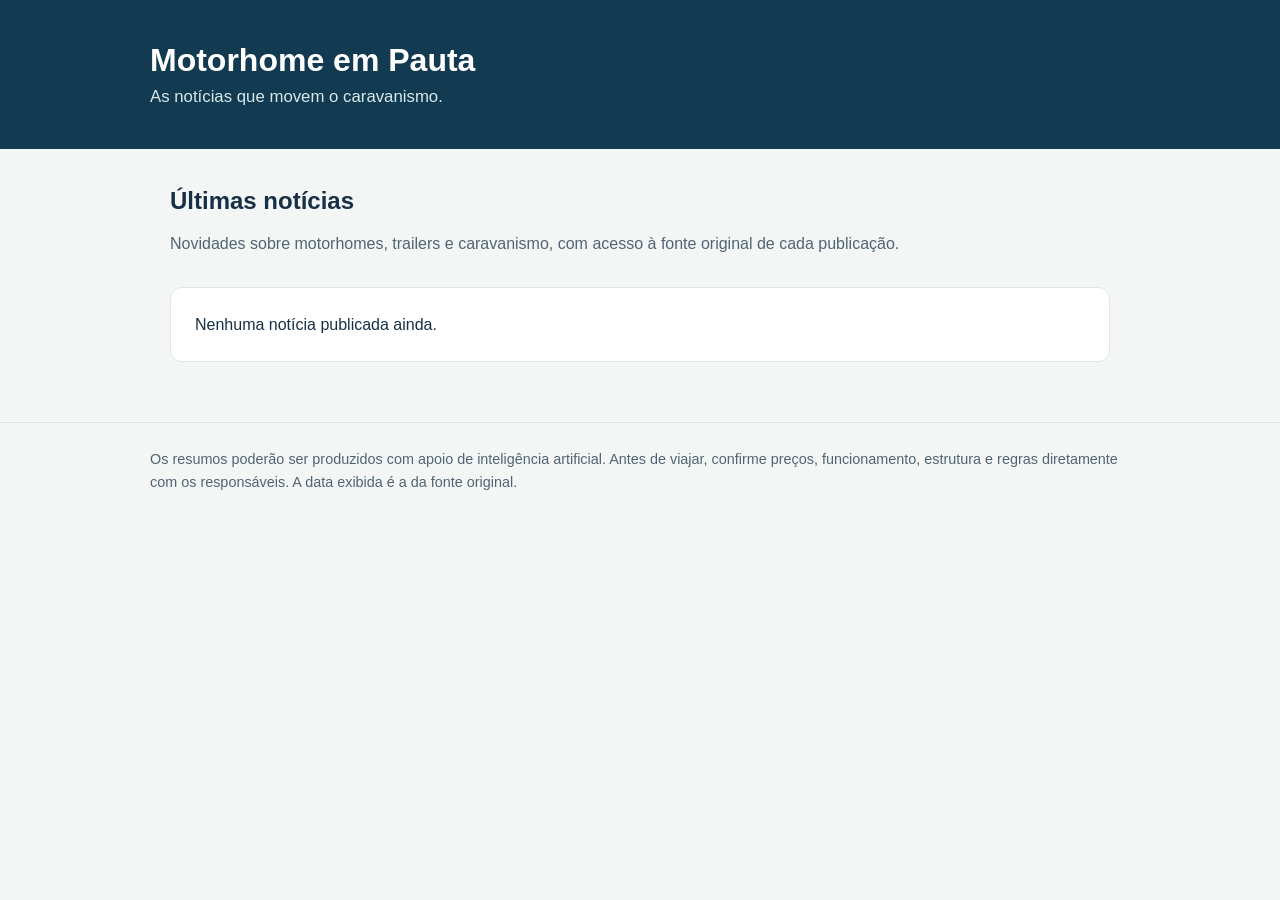
==== index.html @ 6d27c557 "Update index.html Preparar pagina para exibir noticias." ====
<!DOCTYPE html>
<html lang="pt-BR">
<head>
  <meta charset="UTF-8">
  <meta name="viewport" content="width=device-width, initial-scale=1">
  <meta name="description"
        content="Notícias sobre motorhomes, trailers e caravanismo no Brasil.">
  <title>Motorhome em Pauta</title>

  <style>
    :root {
      color-scheme: light;
      font-family: Arial, Helvetica, sans-serif;
      color: #183047;
      background: #f3f6f5;
    }

    * {
      box-sizing: border-box;
    }

    body {
      margin: 0;
    }

    header {
      background: #123b52;
      color: #ffffff;
      padding: 42px 20px;
    }

    .largura {
      max-width: 980px;
      margin: 0 auto;
    }

    .marca {
      margin: 0 0 8px;
      font-size: 2rem;
    }

    .slogan {
      margin: 0;
      color: #d9e8eb;
      font-size: 1.05rem;
    }

    main {
      padding: 38px 20px 60px;
    }

    h2 {
      margin: 0 0 8px;
    }

    .introducao {
      color: #526473;
      line-height: 1.6;
      margin-bottom: 30px;
    }

    .lista {
      display: grid;
      grid-template-columns: repeat(auto-fit, minmax(280px, 1fr));
      gap: 18px;
    }

    .cartao,
    .mensagem {
      background: #ffffff;
      border: 1px solid #e0e8e8;
      border-radius: 12px;
      padding: 24px;
    }

    .cartao {
      display: flex;
      flex-direction: column;
    }

    .data {
      color: #557081;
      font-size: 0.9rem;
      margin: 0 0 12px;
    }

    .cartao h3 {
      font-size: 1.25rem;
      line-height: 1.35;
      margin: 0 0 14px;
    }

    .resumo {
      line-height: 1.6;
      margin: 0 0 20px;
    }

    .fonte {
      color: #526473;
      font-size: 0.9rem;
      margin-top: auto;
    }

    a {
      color: #086b75;
      font-weight: bold;
    }

    a:focus-visible {
      outline: 3px solid #e6a23c;
      outline-offset: 3px;
    }

    .mensagem {
      line-height: 1.6;
    }

    footer {
      border-top: 1px solid #dce5e5;
      color: #526473;
      font-size: 0.9rem;
      line-height: 1.6;
      padding: 25px 20px;
    }
  </style>
</head>

<body>
  <header>
    <div class="largura">
      <h1 class="marca">Motorhome em Pauta</h1>
      <p class="slogan">As notícias que movem o caravanismo.</p>
    </div>
  </header>

  <main class="largura">
    <h2>Últimas notícias</h2>
    <p class="introducao">
      Novidades sobre motorhomes, trailers e caravanismo,
      com acesso à fonte original de cada publicação.
    </p>

    <div id="noticias" class="lista" aria-live="polite">
      <div class="mensagem">Carregando notícias...</div>
    </div>
  </main>

  <footer>
    <div class="largura">
      Os resumos poderão ser produzidos com apoio de inteligência artificial.
      Antes de viajar, confirme preços, funcionamento, estrutura e regras
      diretamente com os responsáveis. A data exibida é a da fonte original.
    </div>
  </footer>

  <script>
    const area = document.getElementById("noticias");

    function mostrarMensagem(texto) {
      area.replaceChildren();

      const caixa = document.createElement("div");
      caixa.className = "mensagem";
      caixa.textContent = texto;

      area.appendChild(caixa);
    }

    function textoValido(valor) {
      return typeof valor === "string" && valor.trim().length > 0;
    }

    function criarCartao(noticia) {
      if (
        !textoValido(noticia.titulo) ||
        !textoValido(noticia.data) ||
        !textoValido(noticia.resumo) ||
        !textoValido(noticia.link) ||
        !textoValido(noticia.fonte)
      ) {
        return null;
      }

      let destino;

      try {
        destino = new URL(noticia.link);
        if (destino.protocol !== "https:") {
          return null;
        }
      } catch {
        return null;
      }

      const cartao = document.createElement("article");
      cartao.className = "cartao";

      const data = document.createElement("p");
      data.className = "data";
      data.textContent = noticia.data;

      const titulo = document.createElement("h3");
      titulo.textContent = noticia.titulo;

      const resumo = document.createElement("p");
      resumo.className = "resumo";
      resumo.textContent = noticia.resumo;

      const fonte = document.createElement("p");
      fonte.className = "fonte";
      fonte.textContent = "Fonte: " + noticia.fonte + " · ";

      const link = document.createElement("a");
      link.href = destino.href;
      link.target = "_blank";
      link.rel = "noopener noreferrer";
      link.textContent = "Ler publicação original";

      fonte.appendChild(link);
      cartao.append(data, titulo, resumo, fonte);

      return cartao;
    }

    async function carregarNoticias() {
      try {
        const resposta = await fetch("./noticias.json", {
          cache: "no-store"
        });

        if (!resposta.ok) {
          throw new Error("Falha ao carregar noticias.json");
        }

        const registros = await resposta.json();

        if (!Array.isArray(registros)) {
          throw new Error("Formato inesperado de noticias.json");
        }

        const cartoes = registros
          .map(criarCartao)
          .filter(cartao => cartao !== null);

        if (cartoes.length === 0) {
          mostrarMensagem("Nenhuma notícia publicada ainda.");
          return;
        }

        area.replaceChildren(...cartoes);
      } catch (erro) {
        console.error("Erro ao carregar notícias:", erro);
        mostrarMensagem(
          "Não foi possível carregar as notícias neste momento."
        );
      }
    }

    carregarNoticias();
  </script>
</body>
</html>
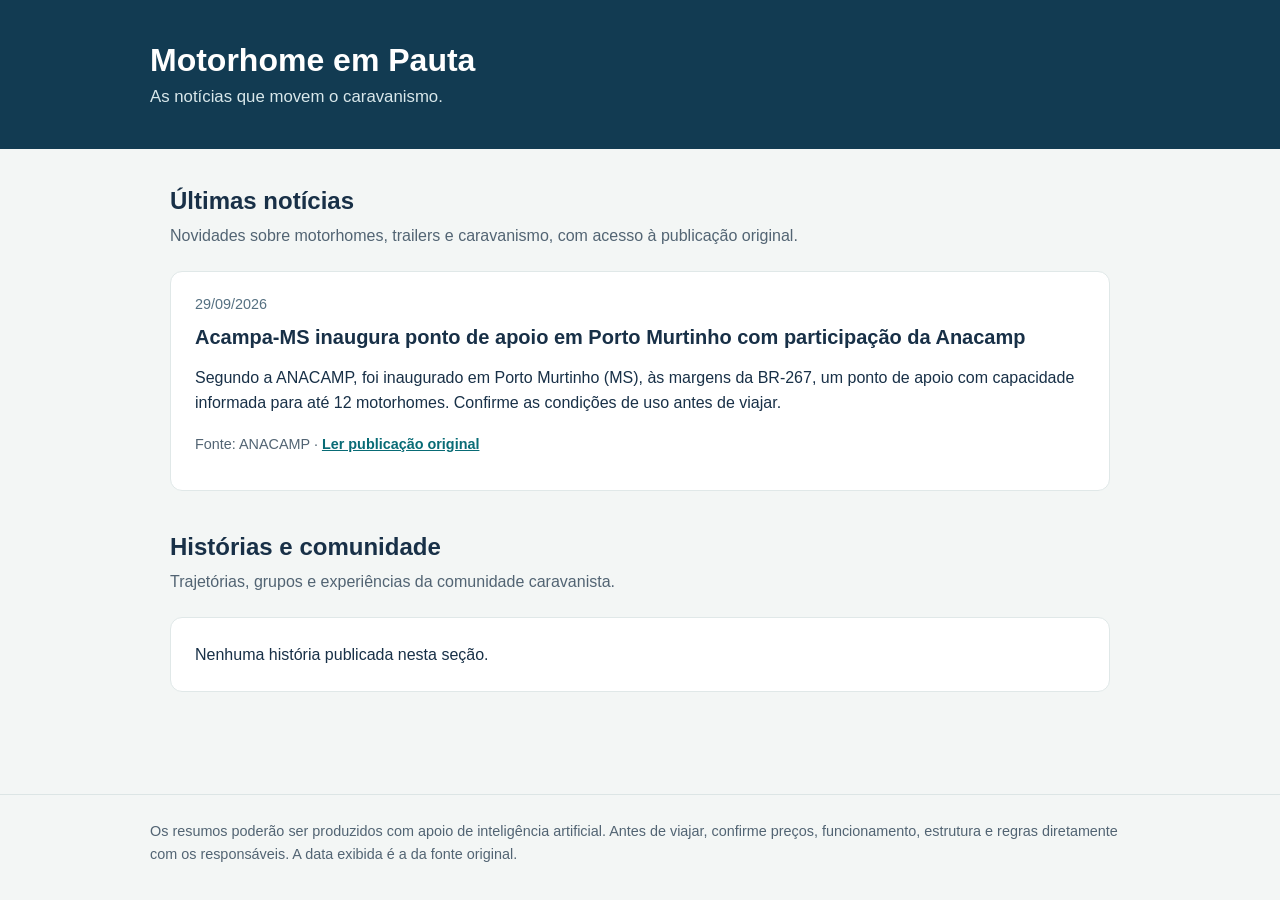
==== commit 58c669d1: "Update index.html Separar noticias e historias no site" ====
--- a/index.html
+++ b/index.html
@@ -4,7 +4,7 @@
   <meta charset="UTF-8">
   <meta name="viewport" content="width=device-width, initial-scale=1">
   <meta name="description"
-        content="Notícias sobre motorhomes, trailers e caravanismo no Brasil.">
+        content="Notícias e histórias sobre motorhomes, trailers e caravanismo no Brasil.">
   <title>Motorhome em Pauta</title>
 
   <style>
@@ -49,6 +49,10 @@
       padding: 38px 20px 60px;
     }
 
+    section {
+      margin-bottom: 42px;
+    }
+
     h2 {
       margin: 0 0 8px;
     }
@@ -56,7 +60,7 @@
     .introducao {
       color: #526473;
       line-height: 1.6;
-      margin-bottom: 30px;
+      margin: 0 0 22px;
     }
 
     .lista {
@@ -134,15 +138,26 @@
   </header>
 
   <main class="largura">
-    <h2>Últimas notícias</h2>
-    <p class="introducao">
-      Novidades sobre motorhomes, trailers e caravanismo,
-      com acesso à fonte original de cada publicação.
-    </p>
-
-    <div id="noticias" class="lista" aria-live="polite">
-      <div class="mensagem">Carregando notícias...</div>
-    </div>
+    <section aria-labelledby="titulo-noticias">
+      <h2 id="titulo-noticias">Últimas notícias</h2>
+      <p class="introducao">
+        Novidades sobre motorhomes, trailers e caravanismo,
+        com acesso à publicação original.
+      </p>
+      <div id="noticias" class="lista" aria-live="polite">
+        <div class="mensagem">Carregando notícias...</div>
+      </div>
+    </section>
+
+    <section aria-labelledby="titulo-historias">
+      <h2 id="titulo-historias">Histórias e comunidade</h2>
+      <p class="introducao">
+        Trajetórias, grupos e experiências da comunidade caravanista.
+      </p>
+      <div id="historias" class="lista" aria-live="polite">
+        <div class="mensagem">Carregando histórias...</div>
+      </div>
+    </section>
   </main>
 
   <footer>
@@ -154,9 +169,10 @@
   </footer>
 
   <script>
-    const area = document.getElementById("noticias");
-
-    function mostrarMensagem(texto) {
+    const areaNoticias = document.getElementById("noticias");
+    const areaHistorias = document.getElementById("historias");
+
+    function mostrarMensagem(area, texto) {
       area.replaceChildren();
 
       const caixa = document.createElement("div");
@@ -170,13 +186,13 @@
       return typeof valor === "string" && valor.trim().length > 0;
     }
 
-    function criarCartao(noticia) {
+    function criarCartao(item) {
       if (
-        !textoValido(noticia.titulo) ||
-        !textoValido(noticia.data) ||
-        !textoValido(noticia.resumo) ||
-        !textoValido(noticia.link) ||
-        !textoValido(noticia.fonte)
+        !textoValido(item.titulo) ||
+        !textoValido(item.data) ||
+        !textoValido(item.resumo) ||
+        !textoValido(item.fonte) ||
+        !textoValido(item.link)
       ) {
         return null;
       }
@@ -184,7 +200,8 @@
       let destino;
 
       try {
-        destino = new URL(noticia.link);
+        destino = new URL(item.link);
+
         if (destino.protocol !== "https:") {
           return null;
         }
@@ -197,18 +214,18 @@
 
       const data = document.createElement("p");
       data.className = "data";
-      data.textContent = noticia.data;
+      data.textContent = item.data;
 
       const titulo = document.createElement("h3");
-      titulo.textContent = noticia.titulo;
+      titulo.textContent = item.titulo;
 
       const resumo = document.createElement("p");
       resumo.className = "resumo";
-      resumo.textContent = noticia.resumo;
+      resumo.textContent = item.resumo;
 
       const fonte = document.createElement("p");
       fonte.className = "fonte";
-      fonte.textContent = "Fonte: " + noticia.fonte + " · ";
+      fonte.textContent = "Fonte: " + item.fonte + " · ";
 
       const link = document.createElement("a");
       link.href = destino.href;
@@ -222,7 +239,20 @@
       return cartao;
     }
 
-    async function carregarNoticias() {
+    function exibirItens(area, itens, mensagemVazia) {
+      const cartoes = itens
+        .map(criarCartao)
+        .filter(cartao => cartao !== null);
+
+      if (cartoes.length === 0) {
+        mostrarMensagem(area, mensagemVazia);
+        return;
+      }
+
+      area.replaceChildren(...cartoes);
+    }
+
+    async function carregarConteudo() {
       try {
         const resposta = await fetch("./noticias.json", {
           cache: "no-store"
@@ -238,25 +268,51 @@
           throw new Error("Formato inesperado de noticias.json");
         }
 
-        const cartoes = registros
-          .map(criarCartao)
-          .filter(cartao => cartao !== null);
-
-        if (cartoes.length === 0) {
-          mostrarMensagem("Nenhuma notícia publicada ainda.");
-          return;
+        const noticias = [];
+        const historias = [];
+
+        for (const item of registros) {
+          if (!item || typeof item !== "object") {
+            continue;
+          }
+
+          if (item.categoria_sugerida === "Histórias e comunidade") {
+            historias.push(item);
+          } else if (
+            item.categoria_sugerida === "Últimas notícias" ||
+            !item.categoria_sugerida
+          ) {
+            // Sem categoria: compatibilidade com o cartão já publicado.
+            noticias.push(item);
+          }
+          // "Categoria a revisar" não aparece automaticamente no site.
         }
 
-        area.replaceChildren(...cartoes);
+        exibirItens(
+          areaNoticias,
+          noticias,
+          "Nenhuma notícia publicada nesta seção."
+        );
+
+        exibirItens(
+          areaHistorias,
+          historias,
+          "Nenhuma história publicada nesta seção."
+        );
       } catch (erro) {
-        console.error("Erro ao carregar notícias:", erro);
+        console.error("Erro ao carregar conteúdo:", erro);
         mostrarMensagem(
+          areaNoticias,
           "Não foi possível carregar as notícias neste momento."
         );
+        mostrarMensagem(
+          areaHistorias,
+          "Não foi possível carregar as histórias neste momento."
+        );
       }
     }
 
-    carregarNoticias();
+    carregarConteudo();
   </script>
 </body>
 </html>
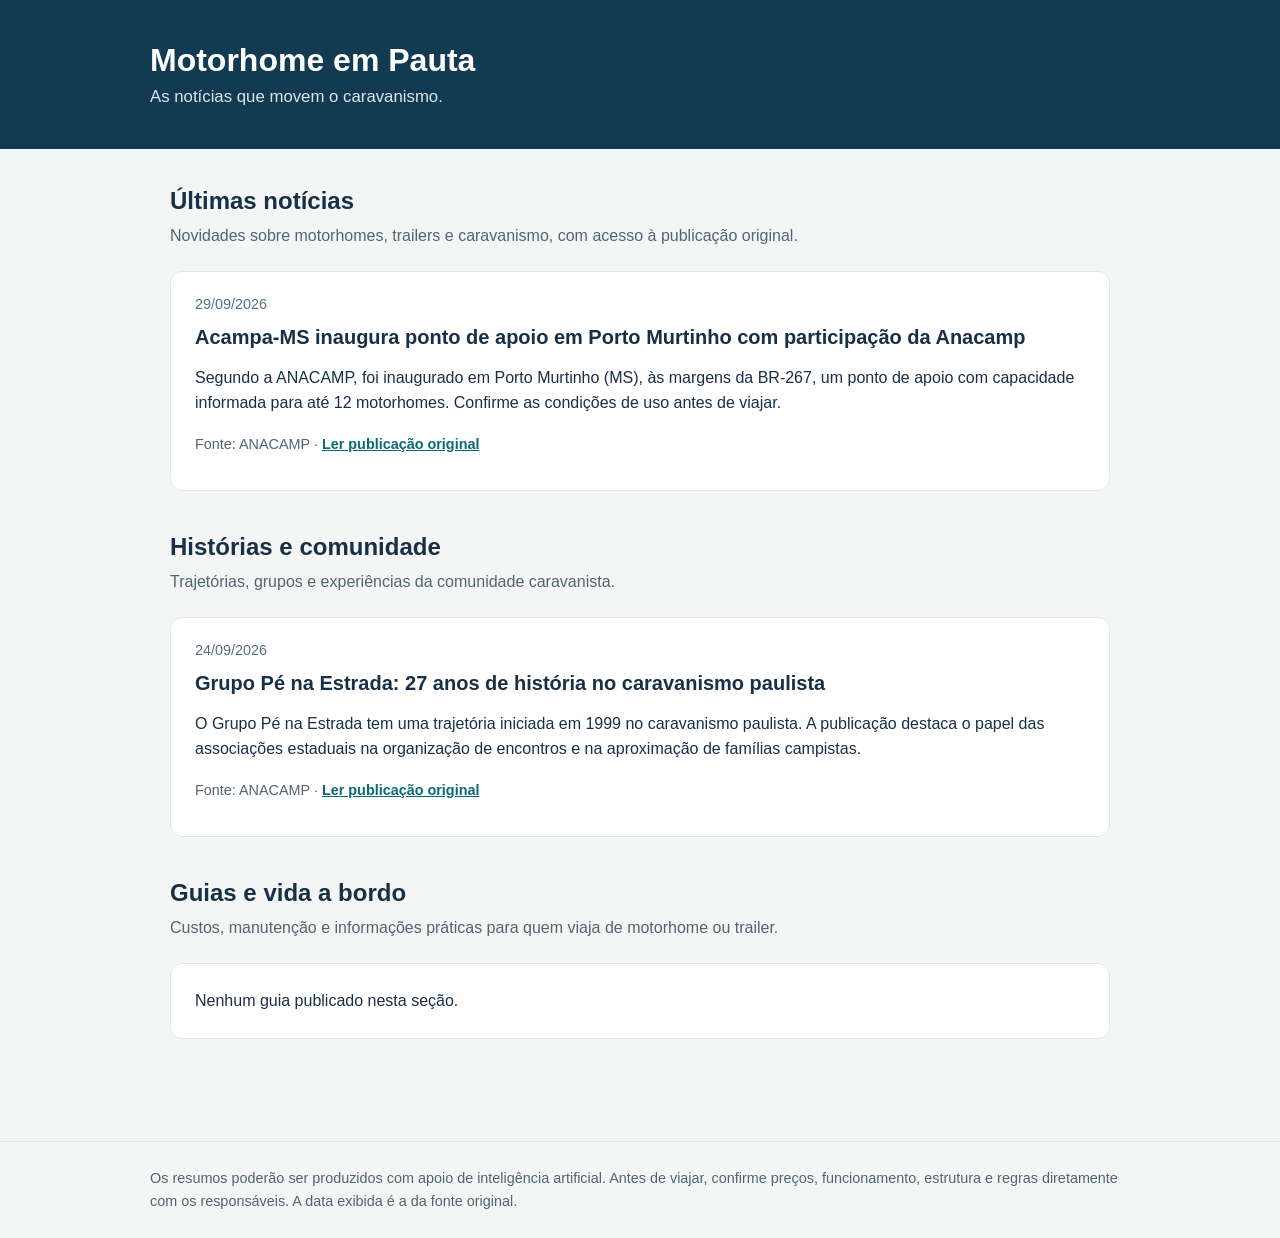
==== commit b0728785: "Update index.html" ====
--- a/index.html
+++ b/index.html
@@ -4,7 +4,7 @@
   <meta charset="UTF-8">
   <meta name="viewport" content="width=device-width, initial-scale=1">
   <meta name="description"
-        content="Notícias e histórias sobre motorhomes, trailers e caravanismo no Brasil.">
+        content="Notícias, histórias e guias sobre motorhomes, trailers e caravanismo no Brasil.">
   <title>Motorhome em Pauta</title>
 
   <style>
@@ -158,6 +158,17 @@
         <div class="mensagem">Carregando histórias...</div>
       </div>
     </section>
+
+    <section aria-labelledby="titulo-guias">
+      <h2 id="titulo-guias">Guias e vida a bordo</h2>
+      <p class="introducao">
+        Custos, manutenção e informações práticas para quem viaja
+        de motorhome ou trailer.
+      </p>
+      <div id="guias" class="lista" aria-live="polite">
+        <div class="mensagem">Carregando guias...</div>
+      </div>
+    </section>
   </main>
 
   <footer>
@@ -171,6 +182,7 @@
   <script>
     const areaNoticias = document.getElementById("noticias");
     const areaHistorias = document.getElementById("historias");
+    const areaGuias = document.getElementById("guias");
 
     function mostrarMensagem(area, texto) {
       area.replaceChildren();
@@ -270,6 +282,7 @@
 
         const noticias = [];
         const historias = [];
+        const guias = [];
 
         for (const item of registros) {
           if (!item || typeof item !== "object") {
@@ -278,14 +291,16 @@
 
           if (item.categoria_sugerida === "Histórias e comunidade") {
             historias.push(item);
+          } else if (item.categoria_sugerida === "Guias e vida a bordo") {
+            guias.push(item);
           } else if (
             item.categoria_sugerida === "Últimas notícias" ||
             !item.categoria_sugerida
           ) {
-            // Sem categoria: compatibilidade com o cartão já publicado.
+            // Mantém compatibilidade com o primeiro cartão publicado.
             noticias.push(item);
           }
-          // "Categoria a revisar" não aparece automaticamente no site.
+          // "Categoria a revisar" permanece fora do site.
         }
 
         exibirItens(
@@ -299,15 +314,28 @@
           historias,
           "Nenhuma história publicada nesta seção."
         );
+
+        exibirItens(
+          areaGuias,
+          guias,
+          "Nenhum guia publicado nesta seção."
+        );
       } catch (erro) {
         console.error("Erro ao carregar conteúdo:", erro);
+
         mostrarMensagem(
           areaNoticias,
           "Não foi possível carregar as notícias neste momento."
         );
+
         mostrarMensagem(
           areaHistorias,
           "Não foi possível carregar as histórias neste momento."
+        );
+
+        mostrarMensagem(
+          areaGuias,
+          "Não foi possível carregar os guias neste momento."
         );
       }
     }
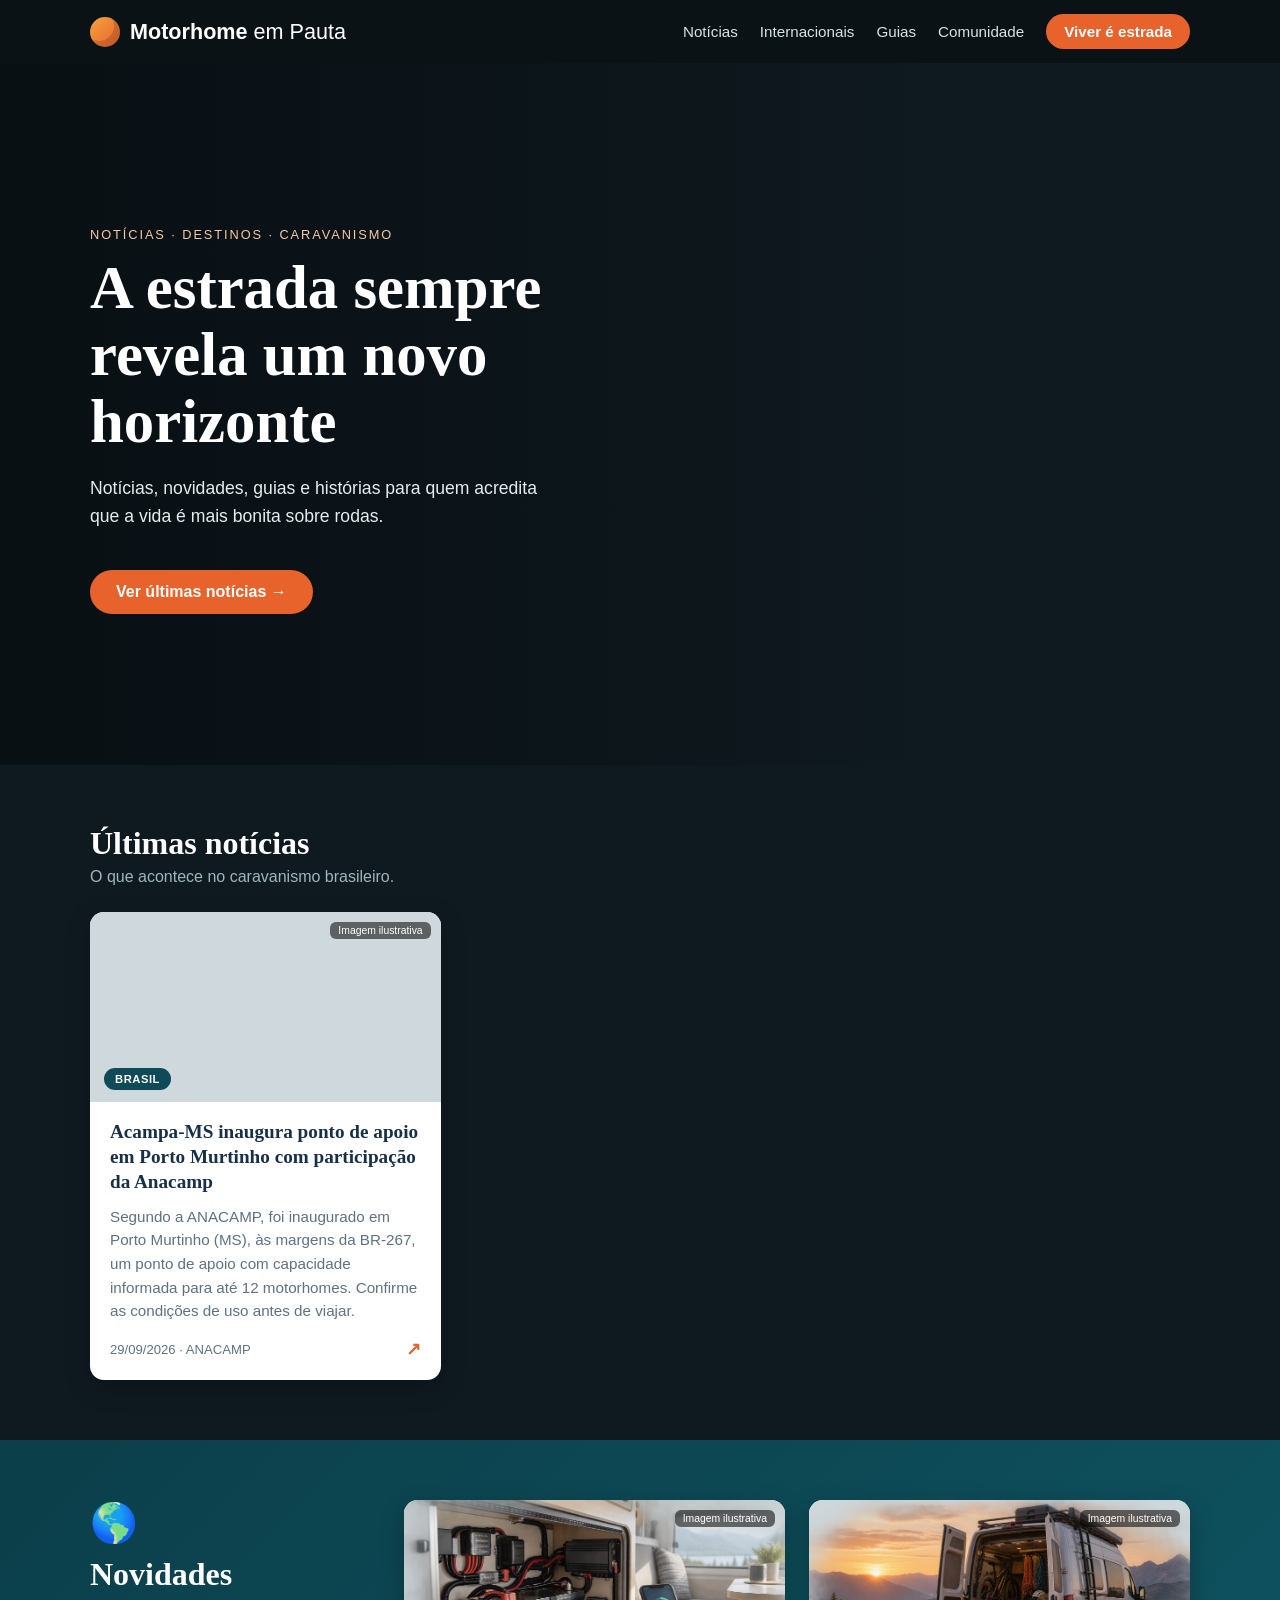
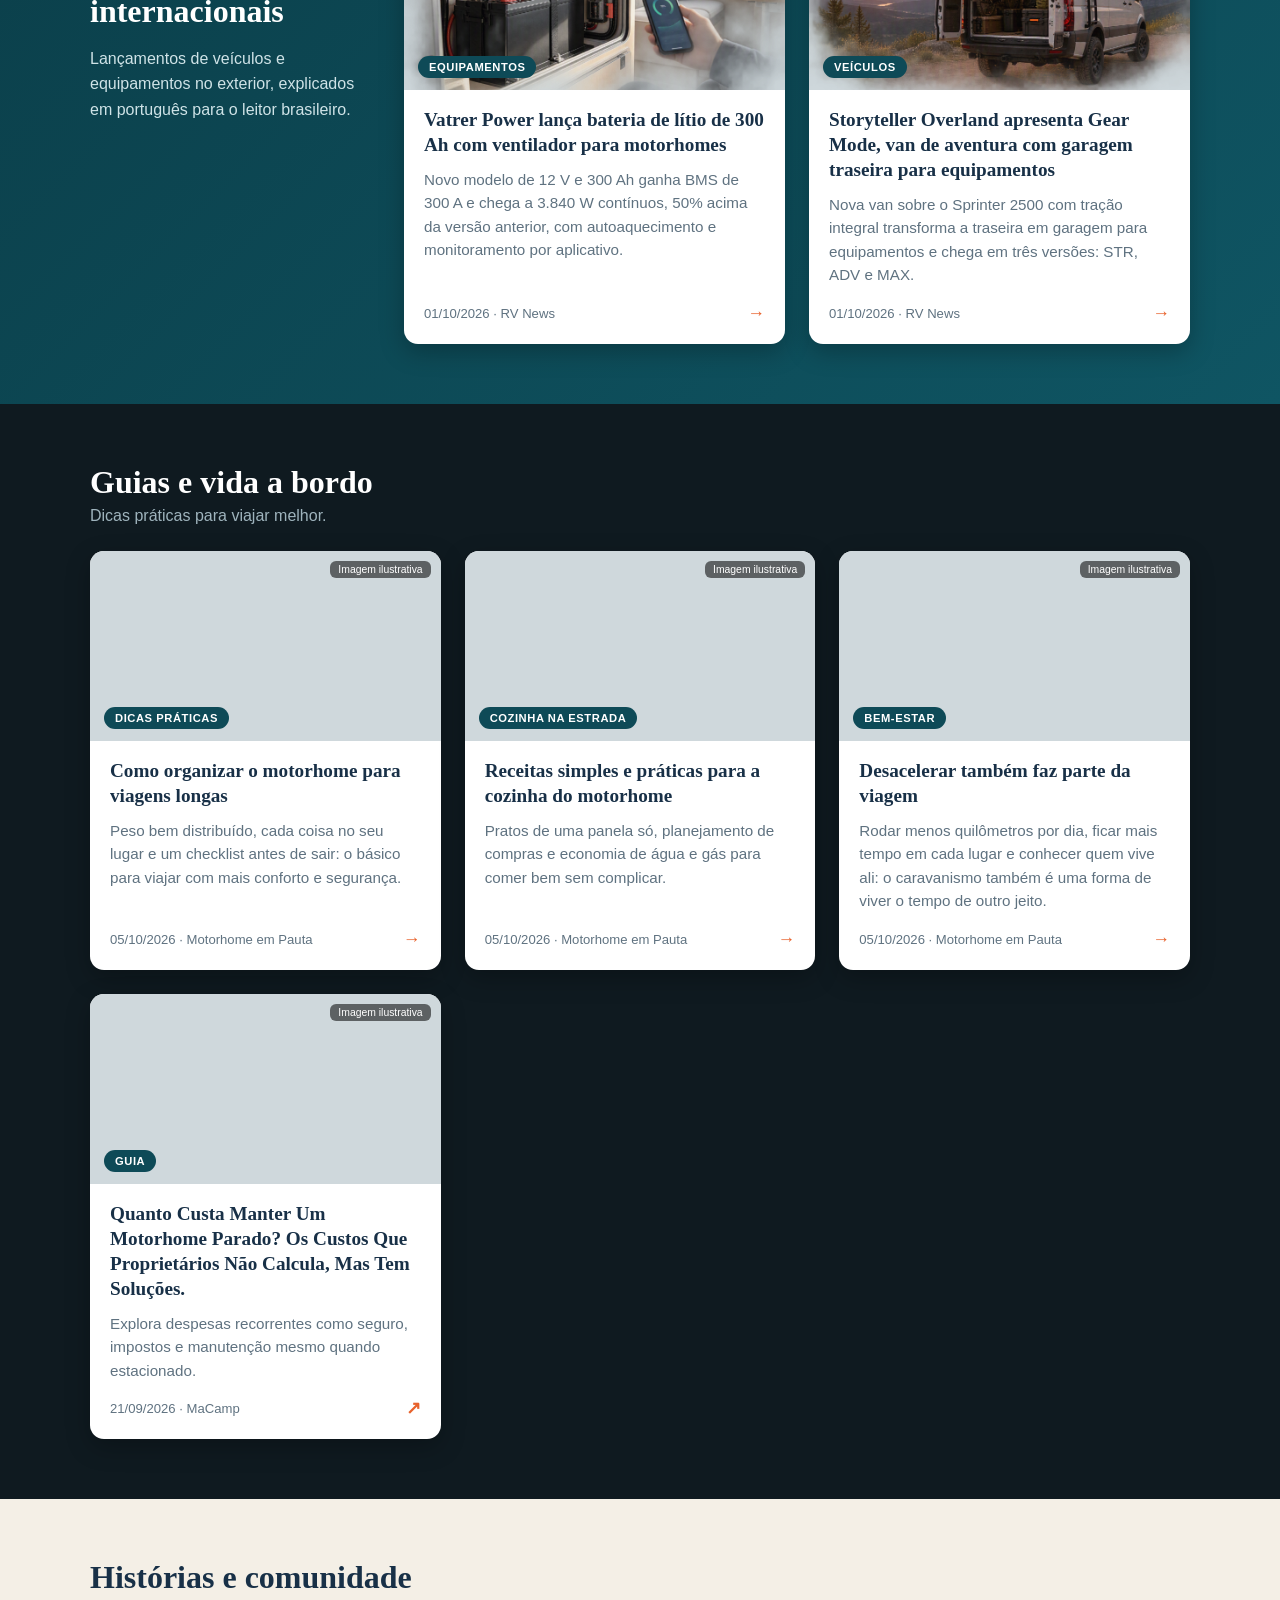
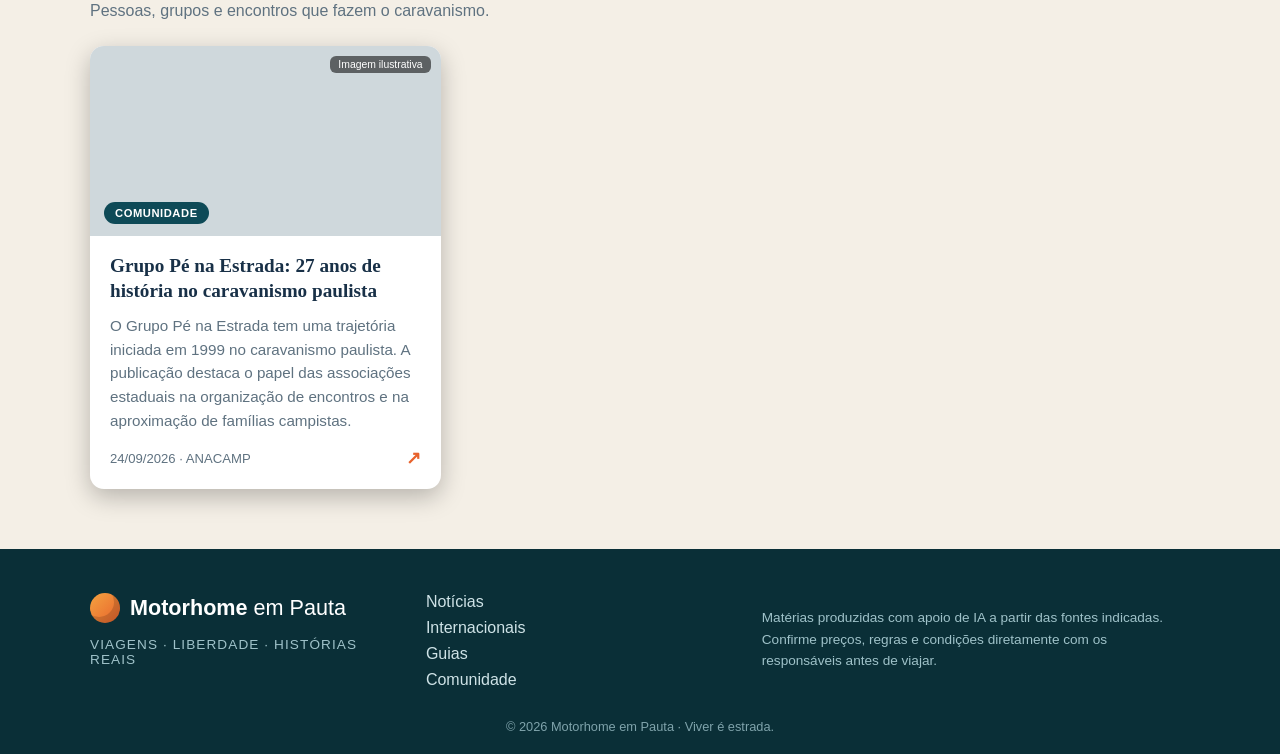
==== commit 8ea110de: "Add files via upload" ====
--- a/index.html
+++ b/index.html
@@ -1,346 +1,75 @@
 <!DOCTYPE html>
 <html lang="pt-BR">
 <head>
-  <meta charset="UTF-8">
-  <meta name="viewport" content="width=device-width, initial-scale=1">
-  <meta name="description"
-        content="Notícias, histórias e guias sobre motorhomes, trailers e caravanismo no Brasil.">
-  <title>Motorhome em Pauta</title>
+<meta charset="UTF-8">
+<meta name="viewport" content="width=device-width, initial-scale=1">
+<meta name="description" content="Notícias, novidades internacionais, guias e histórias sobre motorhomes, trailers, campers e caravanismo.">
+<title>Motorhome em Pauta | As notícias que movem o caravanismo</title>
+<link rel="stylesheet" href="estilo.css">
+</head>
+<body>
+<header class="topo">
+  <div class="largura topo-linha">
+    <div class="logo"><span class="logo-sol"></span><span><strong>Motorhome</strong> em Pauta</span></div>
+    <nav id="menu" class="menu" aria-label="Seções"></nav>
+  </div>
+</header>
 
-  <style>
-    :root {
-      color-scheme: light;
-      font-family: Arial, Helvetica, sans-serif;
-      color: #183047;
-      background: #f3f6f5;
-    }
+<section class="capa">
+  <div class="largura capa-texto">
+    <p class="chapeu">Notícias · Destinos · Caravanismo</p>
+    <h1>A estrada sempre revela um novo horizonte</h1>
+    <p class="capa-sub">Notícias, novidades, guias e histórias para quem acredita que a vida é mais bonita sobre rodas.</p>
+    <div id="capa-acao"></div>
+  </div>
+</section>
 
-    * {
-      box-sizing: border-box;
-    }
+<main>
+  <section id="ultimas" class="faixa escura">
+    <div class="largura">
+      <div class="cabecalho"><h2>Últimas notícias</h2><p>O que acontece no caravanismo brasileiro.</p></div>
+      <div class="grade" data-categoria="Últimas notícias"></div>
+    </div>
+  </section>
 
-    body {
-      margin: 0;
-    }
+  <section id="internacionais" class="faixa petroleo">
+    <div class="largura internacional">
+      <div class="intro-int">
+        <span class="globo">🌎</span>
+        <h2>Novidades internacionais</h2>
+        <p>Lançamentos de veículos e equipamentos no exterior, explicados em português para o leitor brasileiro.</p>
+      </div>
+      <div class="grade" data-categoria="Novidades internacionais"></div>
+    </div>
+  </section>
 
-    header {
-      background: #123b52;
-      color: #ffffff;
-      padding: 42px 20px;
-    }
+  <section id="guias" class="faixa escura">
+    <div class="largura">
+      <div class="cabecalho"><h2>Guias e vida a bordo</h2><p>Dicas práticas para viajar melhor.</p></div>
+      <div class="grade" data-categoria="Guias e vida a bordo"></div>
+    </div>
+  </section>
 
-    .largura {
-      max-width: 980px;
-      margin: 0 auto;
-    }
+  <section id="comunidade" class="faixa areia">
+    <div class="largura">
+      <div class="cabecalho"><h2>Histórias e comunidade</h2><p>Pessoas, grupos e encontros que fazem o caravanismo.</p></div>
+      <div class="grade" data-categoria="Histórias e comunidade"></div>
+    </div>
+  </section>
+</main>
 
-    .marca {
-      margin: 0 0 8px;
-      font-size: 2rem;
-    }
+<footer class="rodape">
+  <div class="largura rodape-linha">
+    <div>
+      <div class="logo"><span class="logo-sol"></span><span><strong>Motorhome</strong> em Pauta</span></div>
+      <p class="lema">Viagens · Liberdade · Histórias reais</p>
+    </div>
+    <nav id="menu-rodape" class="menu-rodape" aria-label="Rodapé"></nav>
+    <p class="aviso">Matérias produzidas com apoio de IA a partir das fontes indicadas. Confirme preços, regras e condições diretamente com os responsáveis antes de viajar.</p>
+  </div>
+  <p class="copy">© 2026 Motorhome em Pauta · Viver é estrada.</p>
+</footer>
 
-    .slogan {
-      margin: 0;
-      color: #d9e8eb;
-      font-size: 1.05rem;
-    }
-
-    main {
-      padding: 38px 20px 60px;
-    }
-
-    section {
-      margin-bottom: 42px;
-    }
-
-    h2 {
-      margin: 0 0 8px;
-    }
-
-    .introducao {
-      color: #526473;
-      line-height: 1.6;
-      margin: 0 0 22px;
-    }
-
-    .lista {
-      display: grid;
-      grid-template-columns: repeat(auto-fit, minmax(280px, 1fr));
-      gap: 18px;
-    }
-
-    .cartao,
-    .mensagem {
-      background: #ffffff;
-      border: 1px solid #e0e8e8;
-      border-radius: 12px;
-      padding: 24px;
-    }
-
-    .cartao {
-      display: flex;
-      flex-direction: column;
-    }
-
-    .data {
-      color: #557081;
-      font-size: 0.9rem;
-      margin: 0 0 12px;
-    }
-
-    .cartao h3 {
-      font-size: 1.25rem;
-      line-height: 1.35;
-      margin: 0 0 14px;
-    }
-
-    .resumo {
-      line-height: 1.6;
-      margin: 0 0 20px;
-    }
-
-    .fonte {
-      color: #526473;
-      font-size: 0.9rem;
-      margin-top: auto;
-    }
-
-    a {
-      color: #086b75;
-      font-weight: bold;
-    }
-
-    a:focus-visible {
-      outline: 3px solid #e6a23c;
-      outline-offset: 3px;
-    }
-
-    .mensagem {
-      line-height: 1.6;
-    }
-
-    footer {
-      border-top: 1px solid #dce5e5;
-      color: #526473;
-      font-size: 0.9rem;
-      line-height: 1.6;
-      padding: 25px 20px;
-    }
-  </style>
-</head>
-
-<body>
-  <header>
-    <div class="largura">
-      <h1 class="marca">Motorhome em Pauta</h1>
-      <p class="slogan">As notícias que movem o caravanismo.</p>
-    </div>
-  </header>
-
-  <main class="largura">
-    <section aria-labelledby="titulo-noticias">
-      <h2 id="titulo-noticias">Últimas notícias</h2>
-      <p class="introducao">
-        Novidades sobre motorhomes, trailers e caravanismo,
-        com acesso à publicação original.
-      </p>
-      <div id="noticias" class="lista" aria-live="polite">
-        <div class="mensagem">Carregando notícias...</div>
-      </div>
-    </section>
-
-    <section aria-labelledby="titulo-historias">
-      <h2 id="titulo-historias">Histórias e comunidade</h2>
-      <p class="introducao">
-        Trajetórias, grupos e experiências da comunidade caravanista.
-      </p>
-      <div id="historias" class="lista" aria-live="polite">
-        <div class="mensagem">Carregando histórias...</div>
-      </div>
-    </section>
-
-    <section aria-labelledby="titulo-guias">
-      <h2 id="titulo-guias">Guias e vida a bordo</h2>
-      <p class="introducao">
-        Custos, manutenção e informações práticas para quem viaja
-        de motorhome ou trailer.
-      </p>
-      <div id="guias" class="lista" aria-live="polite">
-        <div class="mensagem">Carregando guias...</div>
-      </div>
-    </section>
-  </main>
-
-  <footer>
-    <div class="largura">
-      Os resumos poderão ser produzidos com apoio de inteligência artificial.
-      Antes de viajar, confirme preços, funcionamento, estrutura e regras
-      diretamente com os responsáveis. A data exibida é a da fonte original.
-    </div>
-  </footer>
-
-  <script>
-    const areaNoticias = document.getElementById("noticias");
-    const areaHistorias = document.getElementById("historias");
-    const areaGuias = document.getElementById("guias");
-
-    function mostrarMensagem(area, texto) {
-      area.replaceChildren();
-
-      const caixa = document.createElement("div");
-      caixa.className = "mensagem";
-      caixa.textContent = texto;
-
-      area.appendChild(caixa);
-    }
-
-    function textoValido(valor) {
-      return typeof valor === "string" && valor.trim().length > 0;
-    }
-
-    function criarCartao(item) {
-      if (
-        !textoValido(item.titulo) ||
-        !textoValido(item.data) ||
-        !textoValido(item.resumo) ||
-        !textoValido(item.fonte) ||
-        !textoValido(item.link)
-      ) {
-        return null;
-      }
-
-      let destino;
-
-      try {
-        destino = new URL(item.link);
-
-        if (destino.protocol !== "https:") {
-          return null;
-        }
-      } catch {
-        return null;
-      }
-
-      const cartao = document.createElement("article");
-      cartao.className = "cartao";
-
-      const data = document.createElement("p");
-      data.className = "data";
-      data.textContent = item.data;
-
-      const titulo = document.createElement("h3");
-      titulo.textContent = item.titulo;
-
-      const resumo = document.createElement("p");
-      resumo.className = "resumo";
-      resumo.textContent = item.resumo;
-
-      const fonte = document.createElement("p");
-      fonte.className = "fonte";
-      fonte.textContent = "Fonte: " + item.fonte + " · ";
-
-      const link = document.createElement("a");
-      link.href = destino.href;
-      link.target = "_blank";
-      link.rel = "noopener noreferrer";
-      link.textContent = "Ler publicação original";
-
-      fonte.appendChild(link);
-      cartao.append(data, titulo, resumo, fonte);
-
-      return cartao;
-    }
-
-    function exibirItens(area, itens, mensagemVazia) {
-      const cartoes = itens
-        .map(criarCartao)
-        .filter(cartao => cartao !== null);
-
-      if (cartoes.length === 0) {
-        mostrarMensagem(area, mensagemVazia);
-        return;
-      }
-
-      area.replaceChildren(...cartoes);
-    }
-
-    async function carregarConteudo() {
-      try {
-        const resposta = await fetch("./noticias.json", {
-          cache: "no-store"
-        });
-
-        if (!resposta.ok) {
-          throw new Error("Falha ao carregar noticias.json");
-        }
-
-        const registros = await resposta.json();
-
-        if (!Array.isArray(registros)) {
-          throw new Error("Formato inesperado de noticias.json");
-        }
-
-        const noticias = [];
-        const historias = [];
-        const guias = [];
-
-        for (const item of registros) {
-          if (!item || typeof item !== "object") {
-            continue;
-          }
-
-          if (item.categoria_sugerida === "Histórias e comunidade") {
-            historias.push(item);
-          } else if (item.categoria_sugerida === "Guias e vida a bordo") {
-            guias.push(item);
-          } else if (
-            item.categoria_sugerida === "Últimas notícias" ||
-            !item.categoria_sugerida
-          ) {
-            // Mantém compatibilidade com o primeiro cartão publicado.
-            noticias.push(item);
-          }
-          // "Categoria a revisar" permanece fora do site.
-        }
-
-        exibirItens(
-          areaNoticias,
-          noticias,
-          "Nenhuma notícia publicada nesta seção."
-        );
-
-        exibirItens(
-          areaHistorias,
-          historias,
-          "Nenhuma história publicada nesta seção."
-        );
-
-        exibirItens(
-          areaGuias,
-          guias,
-          "Nenhum guia publicado nesta seção."
-        );
-      } catch (erro) {
-        console.error("Erro ao carregar conteúdo:", erro);
-
-        mostrarMensagem(
-          areaNoticias,
-          "Não foi possível carregar as notícias neste momento."
-        );
-
-        mostrarMensagem(
-          areaHistorias,
-          "Não foi possível carregar as histórias neste momento."
-        );
-
-        mostrarMensagem(
-          areaGuias,
-          "Não foi possível carregar os guias neste momento."
-        );
-      }
-    }
-
-    carregarConteudo();
-  </script>
+<script src="site.js"></script>
 </body>
 </html>
--- a/estilo.css
+++ b/estilo.css
@@ -0,0 +1,82 @@
+:root{--escuro:#0f1a20;--petroleo:#0e4a57;--areia:#f4efe6;--laranja:#e8622c;--texto:#183047;--cinza:#5f7280}
+*{box-sizing:border-box}
+body{margin:0;font-family:Arial,Helvetica,sans-serif;color:var(--texto);background:var(--escuro)}
+.largura{max-width:1140px;margin:0 auto;padding:0 20px}
+h1,h2,h3{font-family:Georgia,"Times New Roman",serif}
+
+.topo{position:sticky;top:0;z-index:10;background:rgba(10,18,22,.92);backdrop-filter:blur(6px)}
+.topo-linha{display:flex;align-items:center;justify-content:space-between;gap:20px;padding:14px 20px;flex-wrap:wrap}
+.logo{display:flex;align-items:center;gap:10px;color:#fff;font-size:1.35rem}
+.logo strong{color:#fff}
+.logo-sol{width:30px;height:30px;border-radius:50%;background:linear-gradient(135deg,#f4a340,var(--laranja));box-shadow:inset -6px -6px 0 rgba(0,0,0,.15)}
+.menu{display:flex;gap:22px;align-items:center;flex-wrap:wrap}
+.menu a{color:#d8e3e7;text-decoration:none;font-size:.95rem}
+.menu a:hover{color:#fff}
+.menu a.botao{background:var(--laranja);color:#fff;padding:9px 18px;border-radius:999px;font-weight:bold}
+
+.capa{min-height:78vh;display:flex;align-items:center;color:#fff;
+  background:linear-gradient(90deg,rgba(8,14,18,.85) 0%,rgba(8,14,18,.45) 45%,rgba(8,14,18,0) 75%),url("imagens/capa-estrada.png") center/cover no-repeat}
+.capa-texto{max-width:1140px;width:100%}
+.chapeu{letter-spacing:.15em;text-transform:uppercase;font-size:.8rem;color:#f3c9a6}
+.capa h1{font-size:clamp(2.2rem,5vw,3.8rem);line-height:1.1;max-width:560px;margin:10px 0 18px}
+.capa-sub{max-width:480px;font-size:1.1rem;line-height:1.6;color:#e4ecef}
+.botao-capa{display:inline-block;margin-top:22px;background:var(--laranja);color:#fff;text-decoration:none;padding:13px 26px;border-radius:999px;font-weight:bold}
+
+.faixa{padding:60px 0}
+.escura{background:var(--escuro)}
+.petroleo{background:linear-gradient(135deg,#0b3f4a,#0f5563)}
+.areia{background:var(--areia)}
+.cabecalho{margin-bottom:26px}
+.cabecalho h2{color:#fff;font-size:2rem;margin:0 0 6px}
+.cabecalho p{color:#9fb4bd;margin:0}
+.areia .cabecalho h2{color:var(--texto)}
+.areia .cabecalho p{color:var(--cinza)}
+
+.grade{display:grid;grid-template-columns:repeat(auto-fill,minmax(300px,1fr));gap:24px}
+.cartao{display:flex;flex-direction:column;background:#fff;border-radius:14px;overflow:hidden;text-decoration:none;color:var(--texto);
+  box-shadow:0 8px 24px rgba(0,0,0,.25);transition:transform .2s,box-shadow .2s}
+.cartao:hover{transform:translateY(-4px);box-shadow:0 14px 32px rgba(0,0,0,.35)}
+.foto{position:relative;height:190px;background:#cfd8dc center/cover no-repeat}
+.selo{position:absolute;left:14px;bottom:12px;background:var(--petroleo);color:#fff;font-size:.7rem;font-weight:bold;
+  letter-spacing:.05em;text-transform:uppercase;padding:5px 11px;border-radius:999px}
+.ilustrativa{position:absolute;right:10px;top:10px;background:rgba(0,0,0,.55);color:#fff;font-size:.65rem;padding:3px 8px;border-radius:6px}
+.conteudo{padding:18px 20px 20px;display:flex;flex-direction:column;flex:1}
+.conteudo h3{font-size:1.2rem;line-height:1.3;margin:0 0 10px}
+.conteudo p{color:var(--cinza);line-height:1.55;margin:0 0 16px;font-size:.95rem}
+.rodape-cartao{margin-top:auto;display:flex;justify-content:space-between;align-items:center;color:var(--cinza);font-size:.82rem}
+.seta{color:var(--laranja);font-weight:bold;font-size:1.1rem}
+.vazio{color:#9fb4bd;padding:30px;border:1px dashed #3a5560;border-radius:14px;text-align:center}
+.areia .vazio{color:var(--cinza);border-color:#cbbfa9}
+
+.internacional{display:grid;grid-template-columns:280px 1fr;gap:34px;align-items:start}
+.intro-int{color:#fff}
+.intro-int h2{font-size:2rem;margin:10px 0}
+.intro-int p{color:#cfe3e7;line-height:1.6}
+.globo{font-size:2.4rem}
+
+.rodape{background:#0a2f37;color:#cfe3e7;padding:44px 0 20px}
+.rodape-linha{display:grid;grid-template-columns:1fr 1fr 1.4fr;gap:30px}
+.lema{color:#9fc2c9;font-size:.85rem;letter-spacing:.08em;text-transform:uppercase}
+.menu-rodape{display:flex;flex-direction:column;gap:8px}
+.menu-rodape a{color:#cfe3e7;text-decoration:none}
+.aviso{font-size:.85rem;line-height:1.6;color:#9fc2c9}
+.copy{text-align:center;font-size:.8rem;color:#7fa3ab;margin:30px 0 0}
+
+/* Página da matéria */
+.materia{background:#fff;max-width:820px;margin:40px auto;border-radius:16px;overflow:hidden}
+.materia-capa{height:380px;background:#cfd8dc center/cover no-repeat}
+.materia-corpo{padding:34px 40px 40px;line-height:1.75;font-size:1.08rem}
+.materia-corpo h1{font-size:2.2rem;line-height:1.2;margin:8px 0 14px}
+.materia-corpo h2{font-size:1.45rem;margin:30px 0 8px}
+.meta{color:var(--cinza);font-size:.9rem}
+.legenda{color:var(--cinza);font-size:.8rem;margin:8px 40px 0}
+.abertura{font-size:1.18rem}
+.fonte{border-top:1px solid #e3e9eb;margin-top:30px;padding-top:18px;font-size:.95rem}
+.fonte a,.voltar a{color:var(--petroleo);font-weight:bold}
+
+@media (max-width:820px){
+  .internacional,.rodape-linha{grid-template-columns:1fr}
+  .materia-corpo{padding:24px 22px}
+  .materia-capa{height:240px}
+  .capa{min-height:64vh}
+}
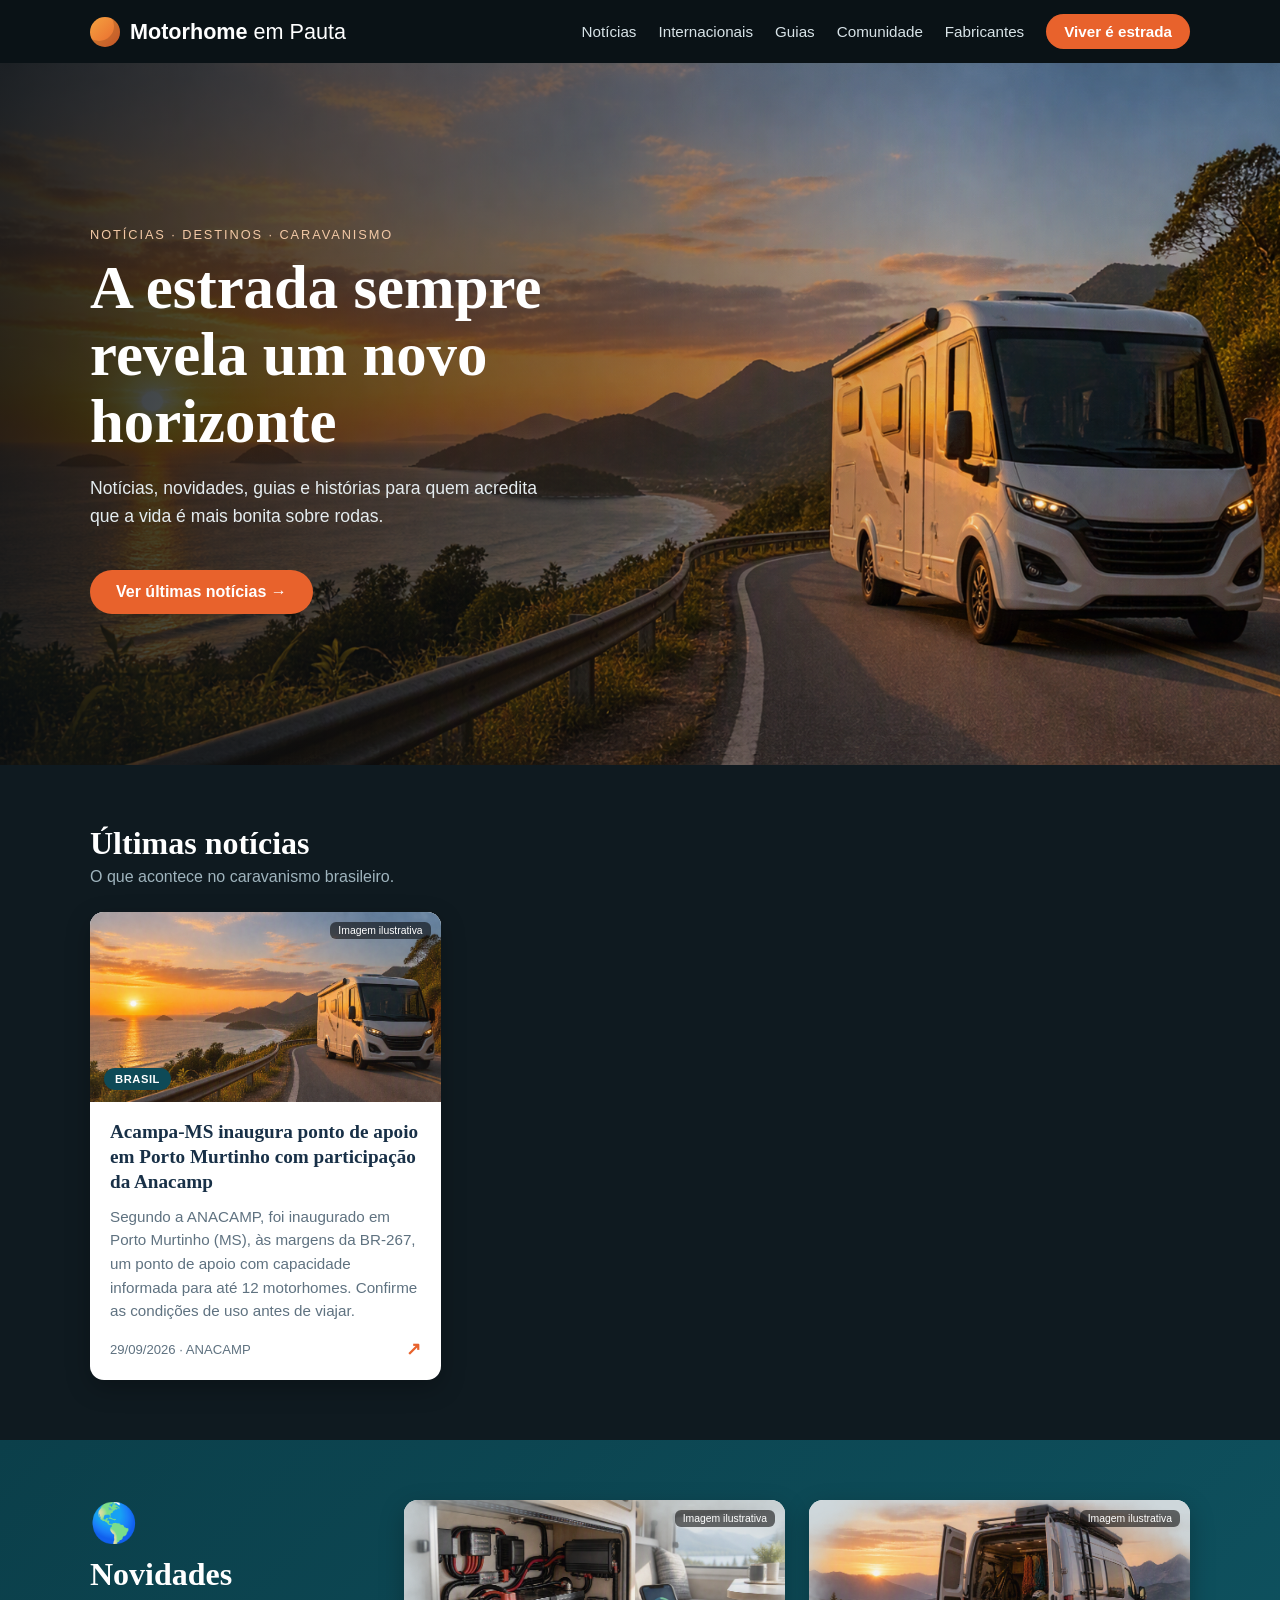
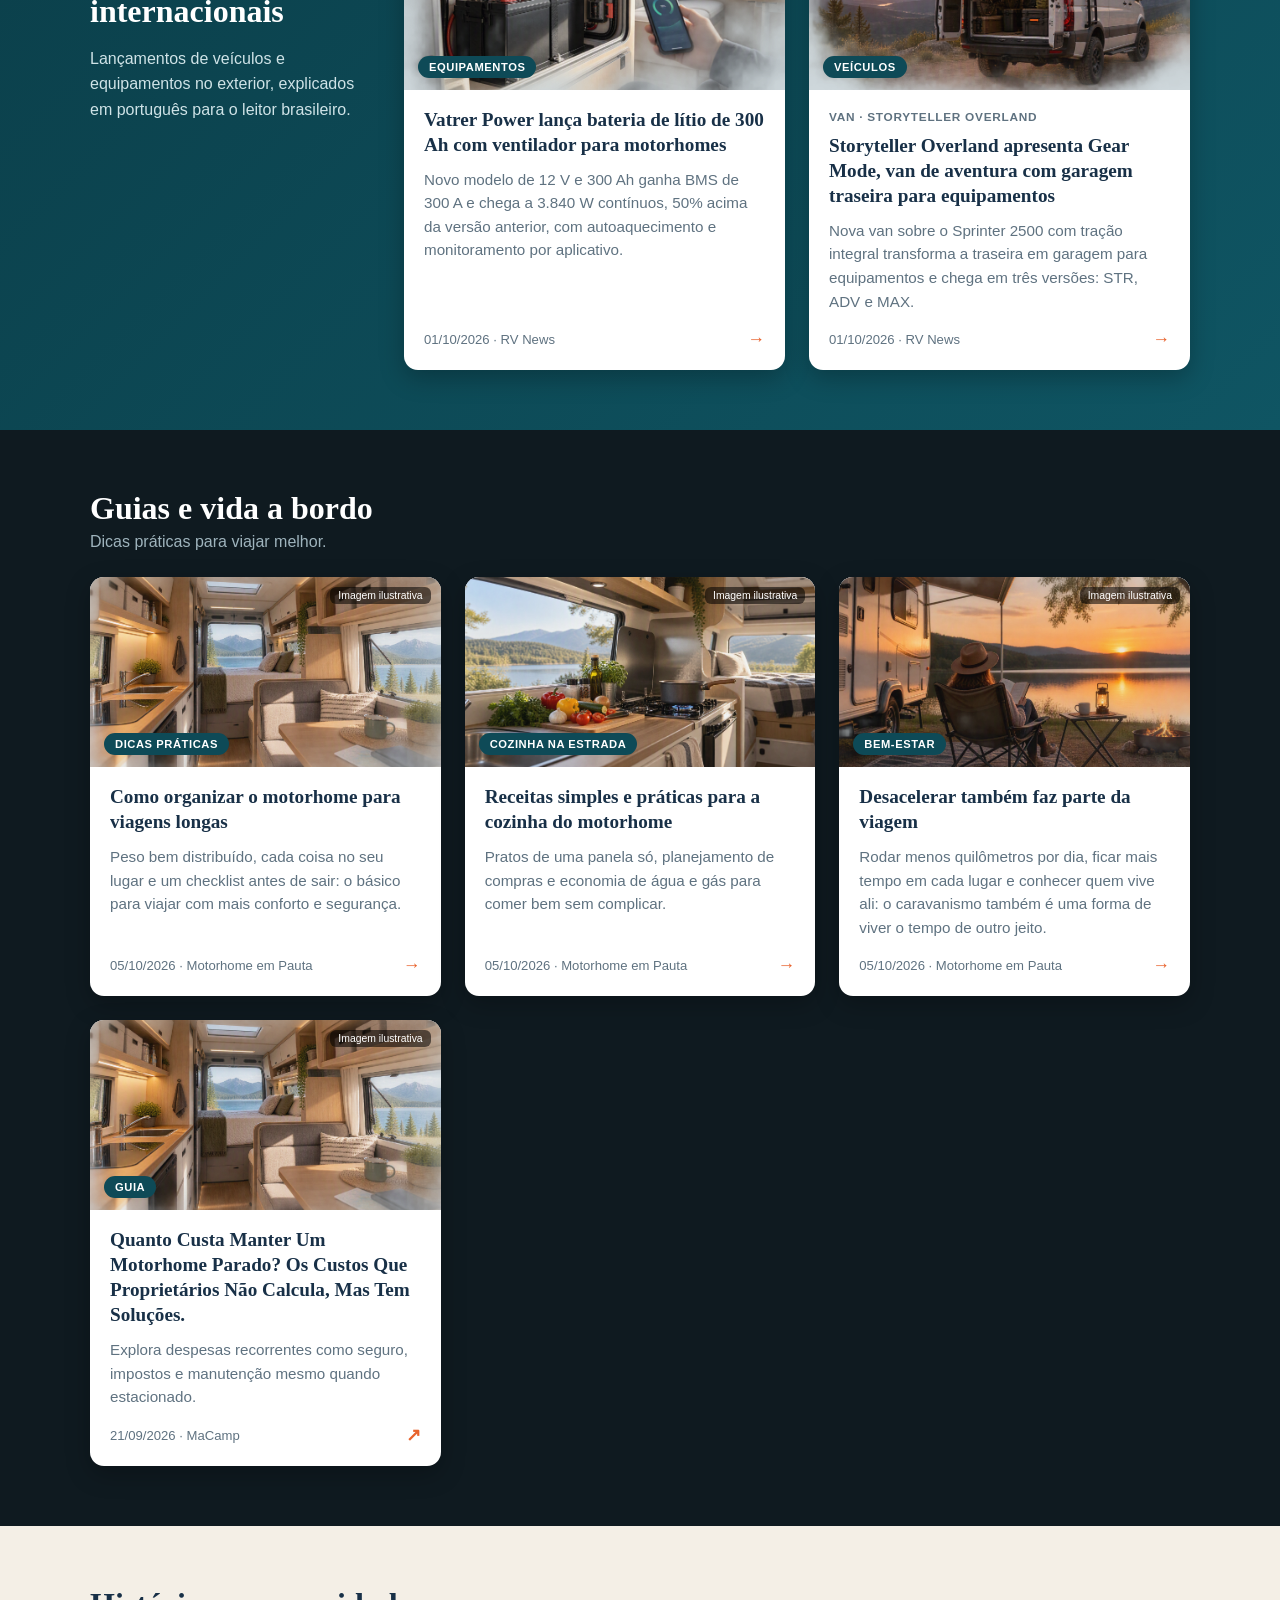
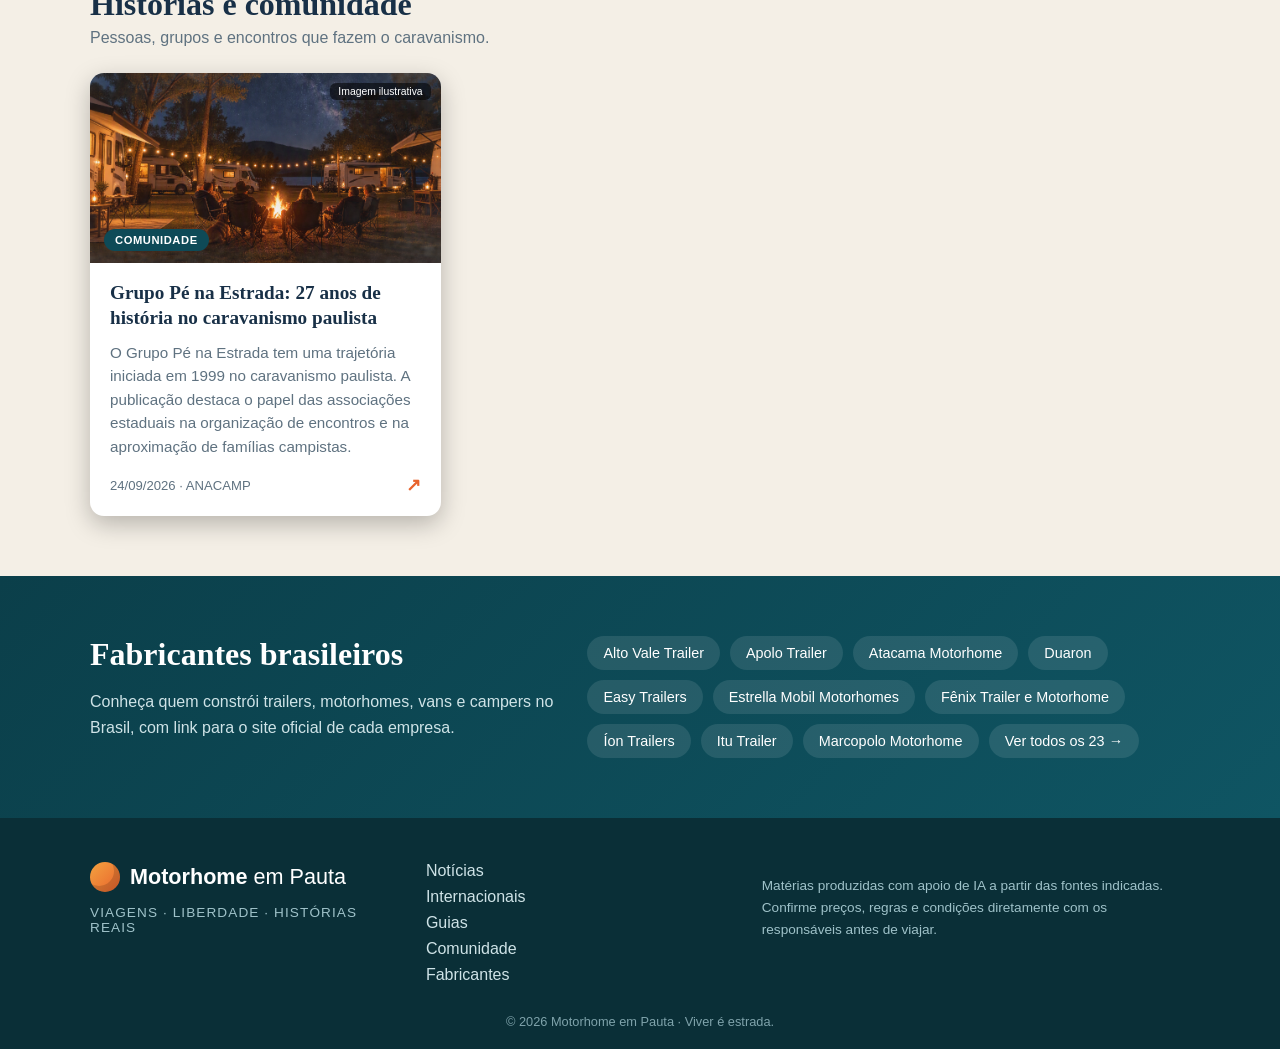
==== commit 6bf92535: "Add files via upload" ====
--- a/index.html
+++ b/index.html
@@ -3,7 +3,7 @@
 <head>
 <meta charset="UTF-8">
 <meta name="viewport" content="width=device-width, initial-scale=1">
-<meta name="description" content="Notícias, novidades internacionais, guias e histórias sobre motorhomes, trailers, campers e caravanismo.">
+<meta name="description" content="Notícias, lançamentos nacionais, novidades internacionais, guias e histórias sobre motorhomes, trailers, campers e caravanismo.">
 <title>Motorhome em Pauta | As notícias que movem o caravanismo</title>
 <link rel="stylesheet" href="estilo.css">
 </head>
@@ -25,6 +25,18 @@
 </section>
 
 <main>
+  <section id="lancamentos" class="faixa lancamentos" hidden>
+    <div class="largura">
+      <div class="cabecalho">
+        <p class="chapeu-lanc">Indústria nacional em movimento</p>
+        <h2>Lançamentos nacionais <span class="feito-br">Feito no Brasil</span></h2>
+        <p>Novos modelos de fabricantes brasileiros.</p>
+      </div>
+      <div id="filtros-lanc" class="filtros filtros-escuros" role="toolbar" aria-label="Filtrar lançamentos"></div>
+      <div id="grade-lanc" class="grade grade-lanc"></div>
+    </div>
+  </section>
+
   <section id="ultimas" class="faixa escura">
     <div class="largura">
       <div class="cabecalho"><h2>Últimas notícias</h2><p>O que acontece no caravanismo brasileiro.</p></div>
@@ -56,6 +68,16 @@
       <div class="grade" data-categoria="Histórias e comunidade"></div>
     </div>
   </section>
+
+  <section id="fabricantes" class="faixa petroleo">
+    <div class="largura destaque-fab">
+      <div>
+        <h2>Fabricantes brasileiros</h2>
+        <p>Conheça quem constrói trailers, motorhomes, vans e campers no Brasil, com link para o site oficial de cada empresa.</p>
+      </div>
+      <div id="nomes-fab" class="nomes-fab"></div>
+    </div>
+  </section>
 </main>
 
 <footer class="rodape">
--- a/estilo.css
+++ b/estilo.css
@@ -1,8 +1,11 @@
-:root{--escuro:#0f1a20;--petroleo:#0e4a57;--areia:#f4efe6;--laranja:#e8622c;--texto:#183047;--cinza:#5f7280}
+:root{--escuro:#0f1a20;--petroleo:#0e4a57;--areia:#f4efe6;--laranja:#e8622c;--verde:#1f7a4a;--texto:#183047;--cinza:#5f7280}
 *{box-sizing:border-box}
+html{scroll-behavior:smooth}
 body{margin:0;font-family:Arial,Helvetica,sans-serif;color:var(--texto);background:var(--escuro)}
 .largura{max-width:1140px;margin:0 auto;padding:0 20px}
 h1,h2,h3{font-family:Georgia,"Times New Roman",serif}
+section[id]{scroll-margin-top:80px}
+[hidden]{display:none !important}
 
 .topo{position:sticky;top:0;z-index:10;background:rgba(10,18,22,.92);backdrop-filter:blur(6px)}
 .topo-linha{display:flex;align-items:center;justify-content:space-between;gap:20px;padding:14px 20px;flex-wrap:wrap}
@@ -39,14 +42,29 @@
 .foto{position:relative;height:190px;background:#cfd8dc center/cover no-repeat}
 .selo{position:absolute;left:14px;bottom:12px;background:var(--petroleo);color:#fff;font-size:.7rem;font-weight:bold;
   letter-spacing:.05em;text-transform:uppercase;padding:5px 11px;border-radius:999px}
+.selo-novo{position:absolute;left:14px;top:12px;background:var(--laranja);color:#fff;font-size:.7rem;font-weight:bold;
+  letter-spacing:.05em;text-transform:uppercase;padding:5px 11px;border-radius:999px}
 .ilustrativa{position:absolute;right:10px;top:10px;background:rgba(0,0,0,.55);color:#fff;font-size:.65rem;padding:3px 8px;border-radius:6px}
 .conteudo{padding:18px 20px 20px;display:flex;flex-direction:column;flex:1}
+.ficha{color:var(--cinza);font-size:.74rem;font-weight:bold;letter-spacing:.06em;text-transform:uppercase;margin:0 0 8px}
 .conteudo h3{font-size:1.2rem;line-height:1.3;margin:0 0 10px}
 .conteudo p{color:var(--cinza);line-height:1.55;margin:0 0 16px;font-size:.95rem}
-.rodape-cartao{margin-top:auto;display:flex;justify-content:space-between;align-items:center;color:var(--cinza);font-size:.82rem}
+.conteudo p.ficha{margin:0 0 8px;font-size:.74rem}
+.rodape-cartao{margin-top:auto;display:flex;justify-content:space-between;align-items:center;gap:8px;color:var(--cinza);font-size:.82rem}
+.origem{background:#eef2f3;border-radius:999px;padding:3px 10px;font-size:.72rem}
 .seta{color:var(--laranja);font-weight:bold;font-size:1.1rem}
 .vazio{color:#9fb4bd;padding:30px;border:1px dashed #3a5560;border-radius:14px;text-align:center}
 .areia .vazio{color:var(--cinza);border-color:#cbbfa9}
+
+/* Lançamentos nacionais */
+.lancamentos{background:radial-gradient(circle at 92% 10%,rgba(31,122,74,.28),transparent 40%),#121c22}
+.chapeu-lanc{color:#f3c9a6 !important;letter-spacing:.15em;text-transform:uppercase;font-size:.78rem;margin:0 0 8px !important}
+.feito-br{display:inline-block;vertical-align:middle;background:var(--verde);color:#fff;font:bold .75rem Arial,sans-serif;
+  letter-spacing:.06em;text-transform:uppercase;padding:6px 12px;border-radius:999px;margin-left:10px}
+.filtros-escuros .filtro{background:rgba(255,255,255,.08);border-color:rgba(255,255,255,.18);color:#e4ecef}
+.filtros-escuros .filtro.ativo{background:var(--laranja);border-color:var(--laranja);color:#fff}
+.grade-lanc{margin-top:22px}
+.grade-lanc .foto{height:220px}
 
 .internacional{display:grid;grid-template-columns:280px 1fr;gap:34px;align-items:start}
 .intro-int{color:#fff}
@@ -71,12 +89,46 @@
 .meta{color:var(--cinza);font-size:.9rem}
 .legenda{color:var(--cinza);font-size:.8rem;margin:8px 40px 0}
 .abertura{font-size:1.18rem}
+.ficha-lanc{background:#f4efe6;border-left:4px solid var(--laranja);border-radius:10px;padding:16px 20px;margin:20px 0}
+.ficha-lanc h2{margin:0 0 8px !important;font-size:1.1rem !important}
+.ficha-lanc dl{display:grid;grid-template-columns:auto 1fr;gap:4px 16px;margin:0;font-size:.95rem}
+.ficha-lanc dt{color:var(--cinza)}
+.ficha-lanc dd{margin:0;font-weight:bold}
 .fonte{border-top:1px solid #e3e9eb;margin-top:30px;padding-top:18px;font-size:.95rem}
 .fonte a,.voltar a{color:var(--petroleo);font-weight:bold}
 
+/* Fabricantes */
+.capa-fab{min-height:52vh;background:linear-gradient(90deg,rgba(8,14,18,.88) 0%,rgba(8,14,18,.5) 50%,rgba(8,14,18,.1) 85%),url("imagens/fabricantes-capa.png") center/cover no-repeat}
+.filtros{display:flex;flex-wrap:wrap;gap:10px;margin-bottom:14px}
+.filtro{border:1px solid #cbbfa9;background:#fff;color:var(--texto);padding:9px 18px;border-radius:999px;font-size:.92rem;cursor:pointer}
+.filtro:hover{border-color:var(--petroleo)}
+.filtro.ativo{background:var(--petroleo);border-color:var(--petroleo);color:#fff}
+.contagem{color:var(--cinza);margin:0 0 22px}
+.grade-fab{display:grid;grid-template-columns:repeat(auto-fill,minmax(280px,1fr));gap:20px}
+.fab{background:#fff;border-radius:14px;padding:22px;display:flex;flex-direction:column;box-shadow:0 6px 18px rgba(24,48,71,.08)}
+.fab-topo{display:flex;align-items:center;gap:14px;margin-bottom:12px}
+.inicial{width:48px;height:48px;flex:none;border-radius:12px;display:grid;place-items:center;color:#fff;font:bold 1.3rem Georgia,serif}
+.fab h3{margin:0;font-size:1.15rem;line-height:1.25}
+.fab-local{color:var(--cinza);font-size:.85rem;margin:2px 0 0}
+.etiquetas{display:flex;flex-wrap:wrap;gap:6px;margin-bottom:12px}
+.etiqueta{background:#e7f0f1;color:var(--petroleo);font-size:.72rem;font-weight:bold;padding:4px 10px;border-radius:999px}
+.fab p.desc{color:var(--cinza);line-height:1.55;font-size:.93rem;margin:0 0 16px}
+.fab a.visitar{margin-top:auto;color:var(--laranja);font-weight:bold;text-decoration:none}
+.nota-fab{color:var(--cinza);font-size:.85rem;line-height:1.6;margin-top:30px}
+
+/* Destaque de fabricantes na página inicial */
+.destaque-fab{display:grid;grid-template-columns:1fr 1.3fr;gap:34px;align-items:center}
+.destaque-fab h2{color:#fff;font-size:2rem;margin:0 0 10px}
+.destaque-fab p{color:#cfe3e7;line-height:1.6}
+.nomes-fab{display:flex;flex-wrap:wrap;gap:10px}
+.nomes-fab a{background:rgba(255,255,255,.1);color:#fff;text-decoration:none;padding:9px 16px;border-radius:999px;font-size:.9rem}
+.nomes-fab a:hover{background:rgba(255,255,255,.2)}
+
 @media (max-width:820px){
-  .internacional,.rodape-linha{grid-template-columns:1fr}
+  .internacional,.rodape-linha,.destaque-fab{grid-template-columns:1fr}
   .materia-corpo{padding:24px 22px}
   .materia-capa{height:240px}
   .capa{min-height:64vh}
+  .feito-br{margin:8px 0 0}
+  section[id]{scroll-margin-top:120px}
 }
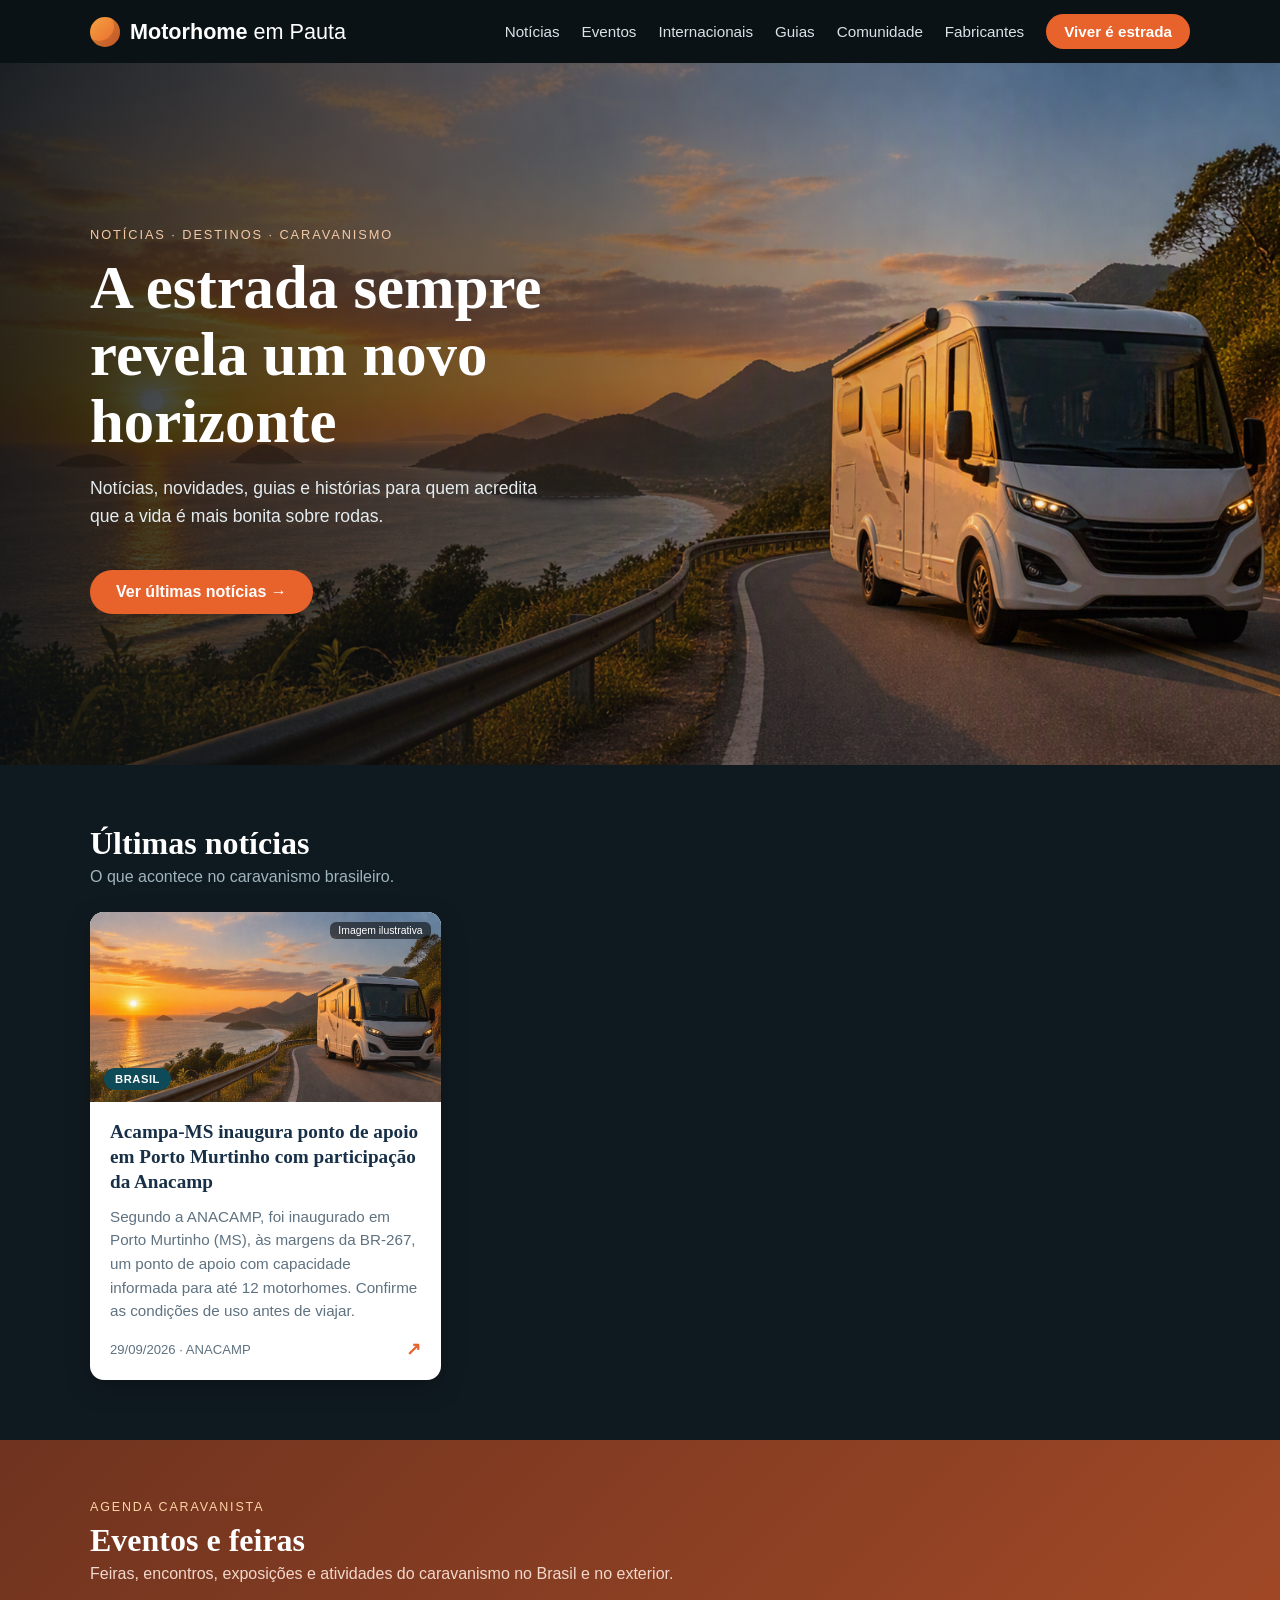
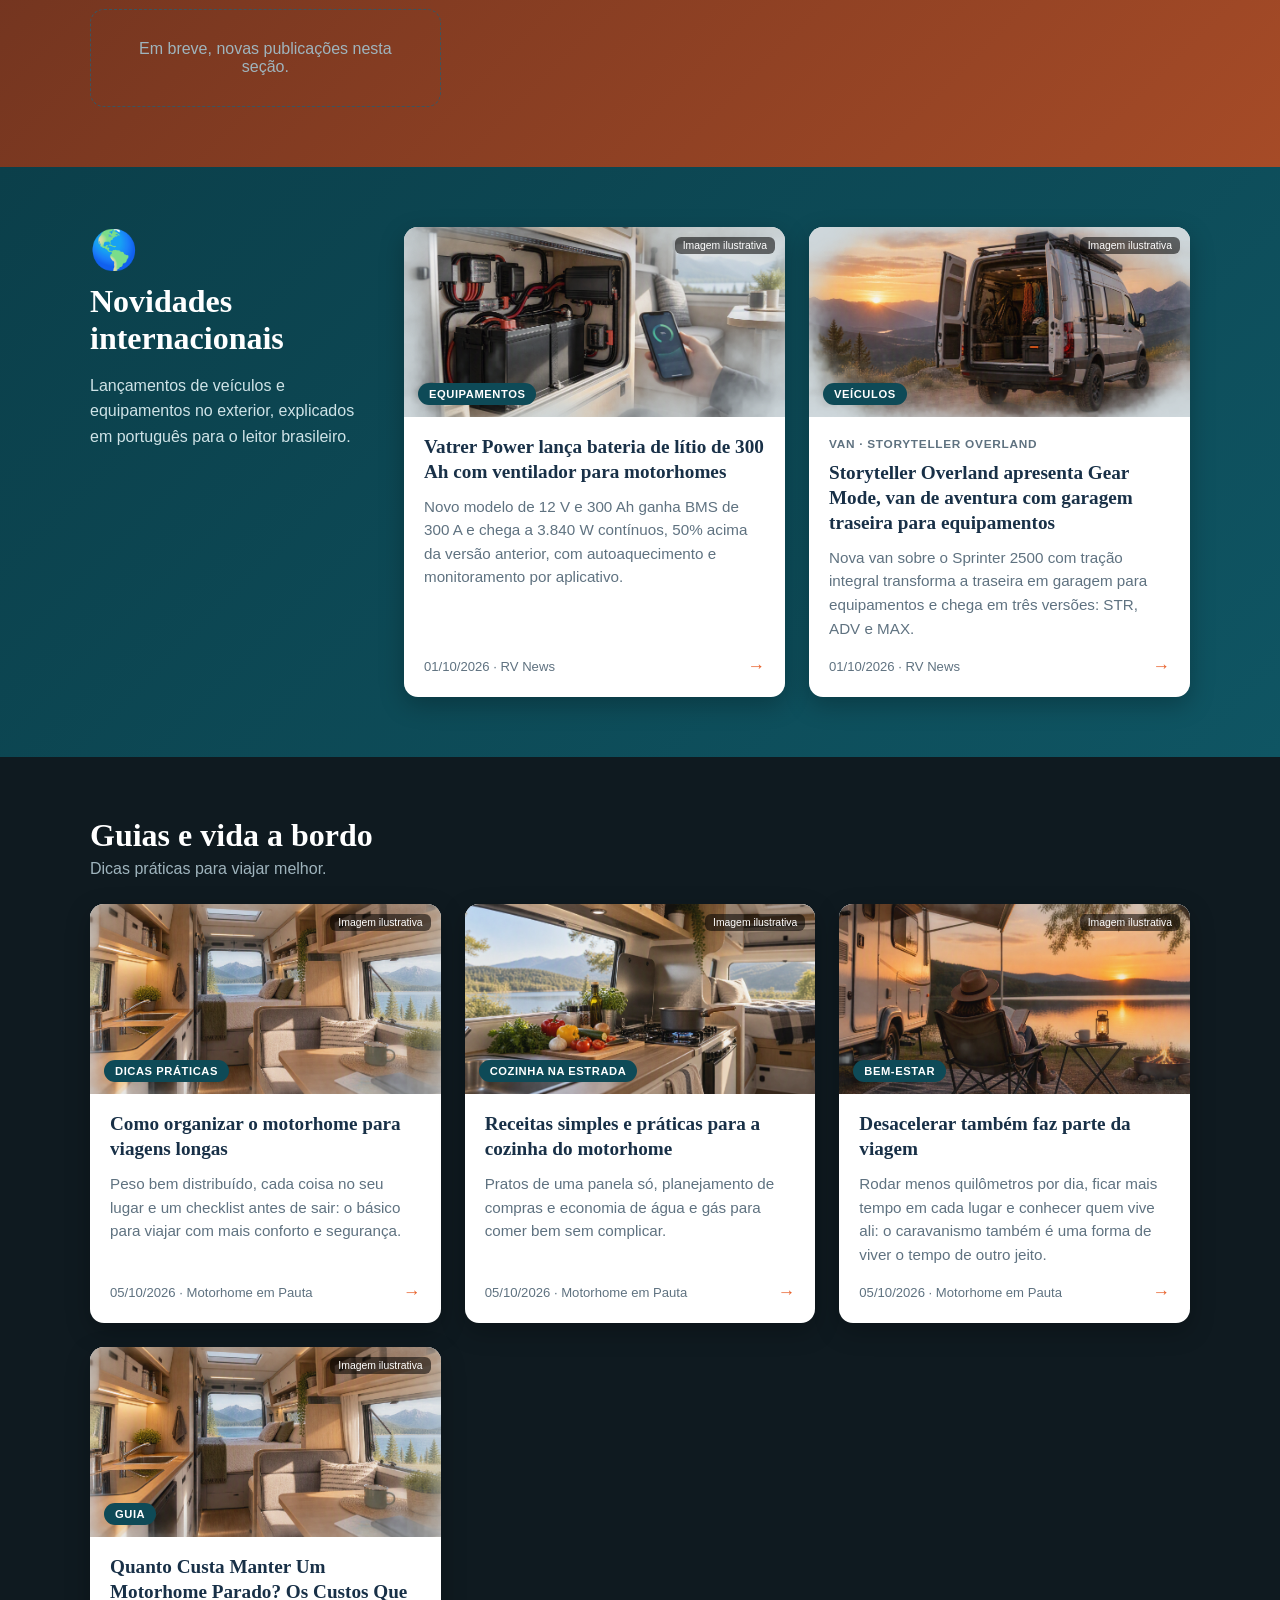
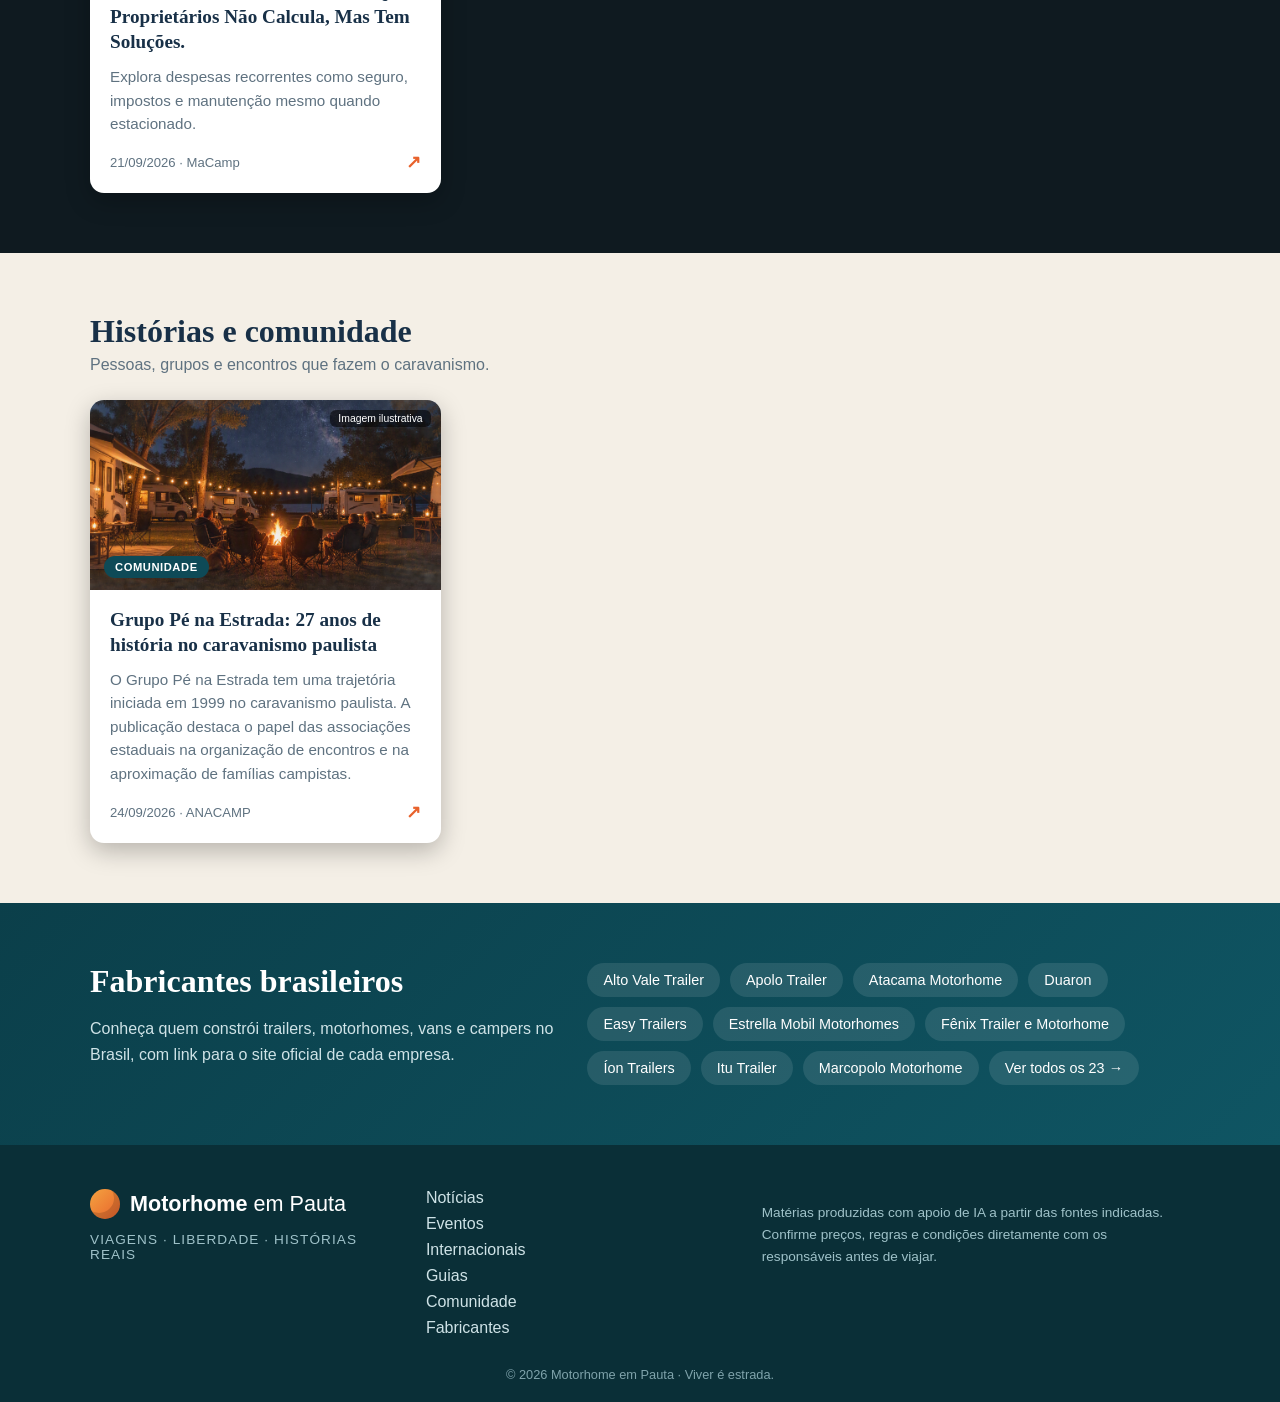
==== commit 0241f2ee: "Add files via upload" ====
--- a/index.html
+++ b/index.html
@@ -41,6 +41,17 @@
     <div class="largura">
       <div class="cabecalho"><h2>Últimas notícias</h2><p>O que acontece no caravanismo brasileiro.</p></div>
       <div class="grade" data-categoria="Últimas notícias"></div>
+    </div>
+  </section>
+
+  <section id="eventos" class="faixa eventos">
+    <div class="largura">
+      <div class="cabecalho">
+        <p class="chapeu-eventos">Agenda caravanista</p>
+        <h2>Eventos e feiras</h2>
+        <p>Feiras, encontros, exposições e atividades do caravanismo no Brasil e no exterior.</p>
+      </div>
+      <div class="grade" data-categoria="Eventos e feiras"></div>
     </div>
   </section>
 
--- a/estilo.css
+++ b/estilo.css
@@ -34,6 +34,13 @@
 .cabecalho p{color:#9fb4bd;margin:0}
 .areia .cabecalho h2{color:var(--texto)}
 .areia .cabecalho p{color:var(--cinza)}
+
+/* Eventos e feiras */
+.eventos{background:linear-gradient(135deg,#6f331f,#a64b27)}
+.eventos .cabecalho h2{color:#fff}
+.eventos .cabecalho p{color:#f2d8cc}
+.chapeu-eventos{color:#ffd3a6 !important;letter-spacing:.15em;text-transform:uppercase;font-size:.78rem;margin:0 0 8px !important}
+.eventos .selo{background:var(--laranja)}
 
 .grade{display:grid;grid-template-columns:repeat(auto-fill,minmax(300px,1fr));gap:24px}
 .cartao{display:flex;flex-direction:column;background:#fff;border-radius:14px;overflow:hidden;text-decoration:none;color:var(--texto);
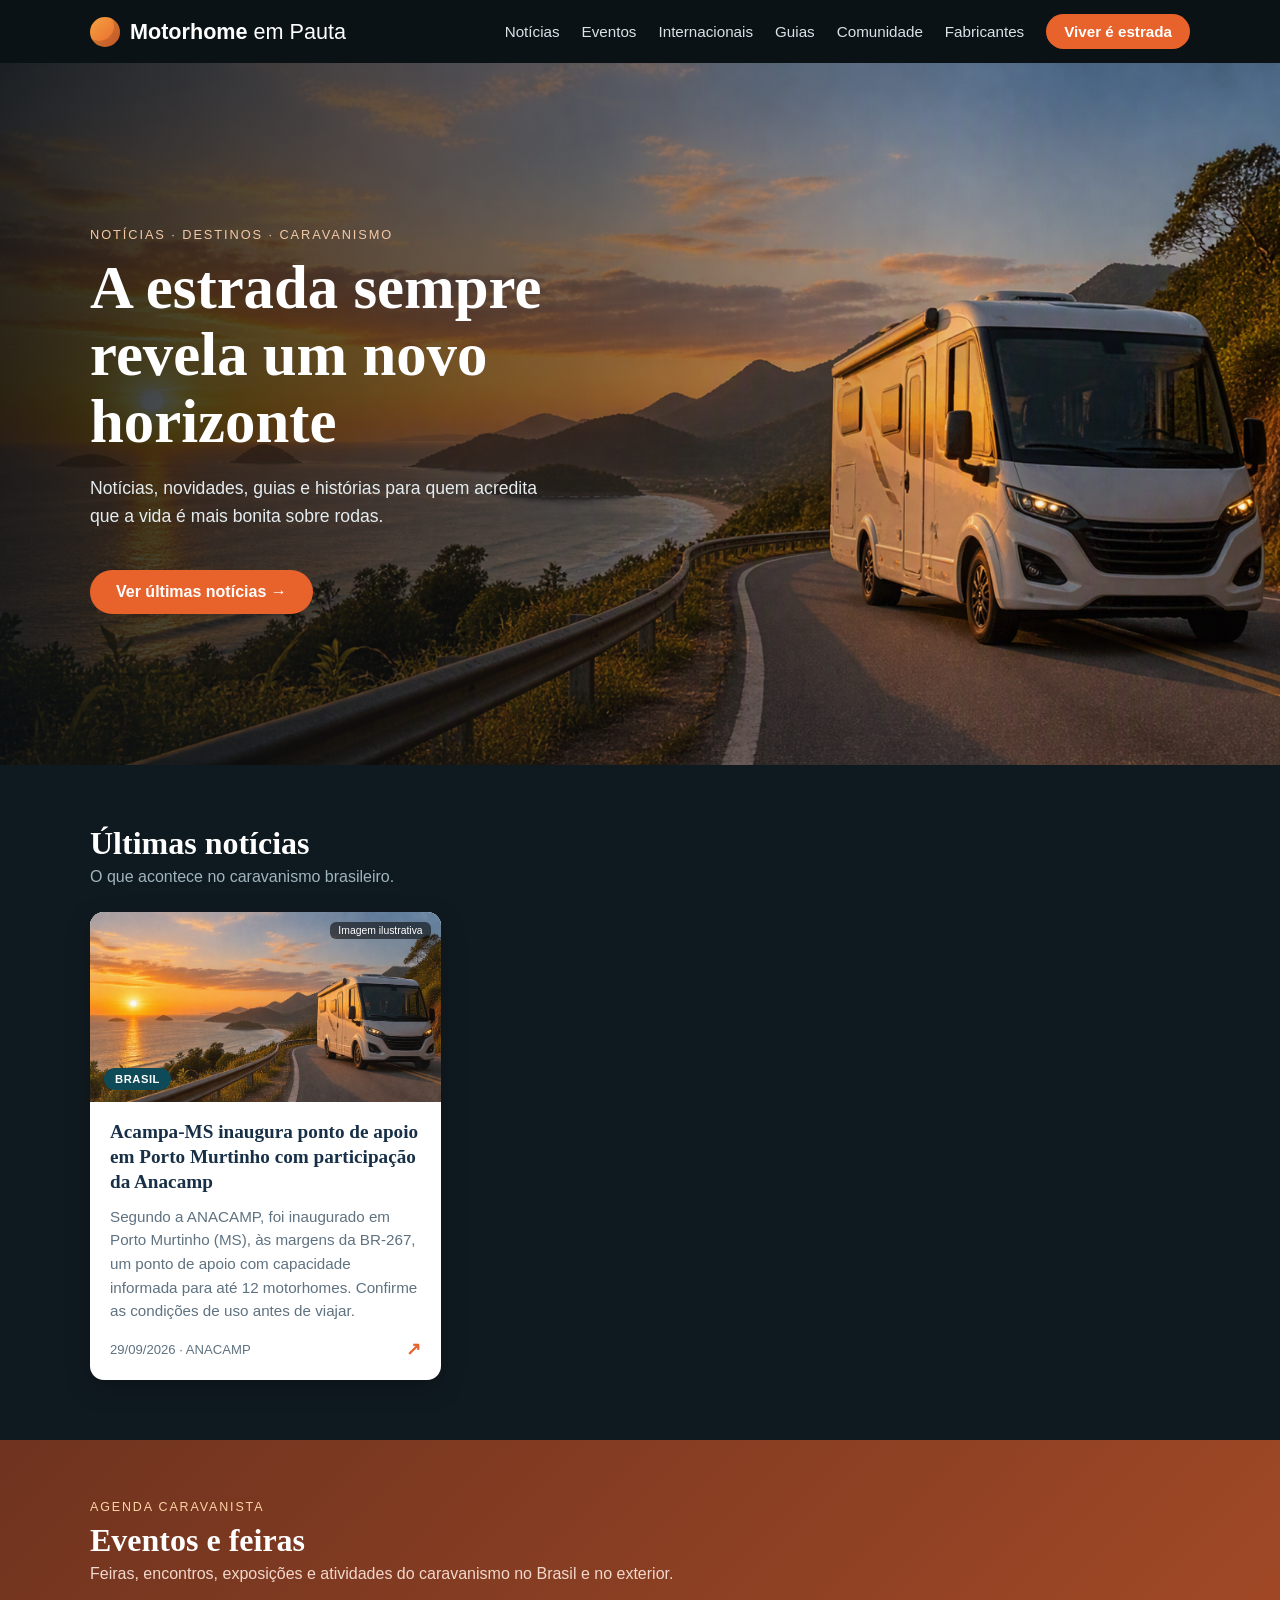
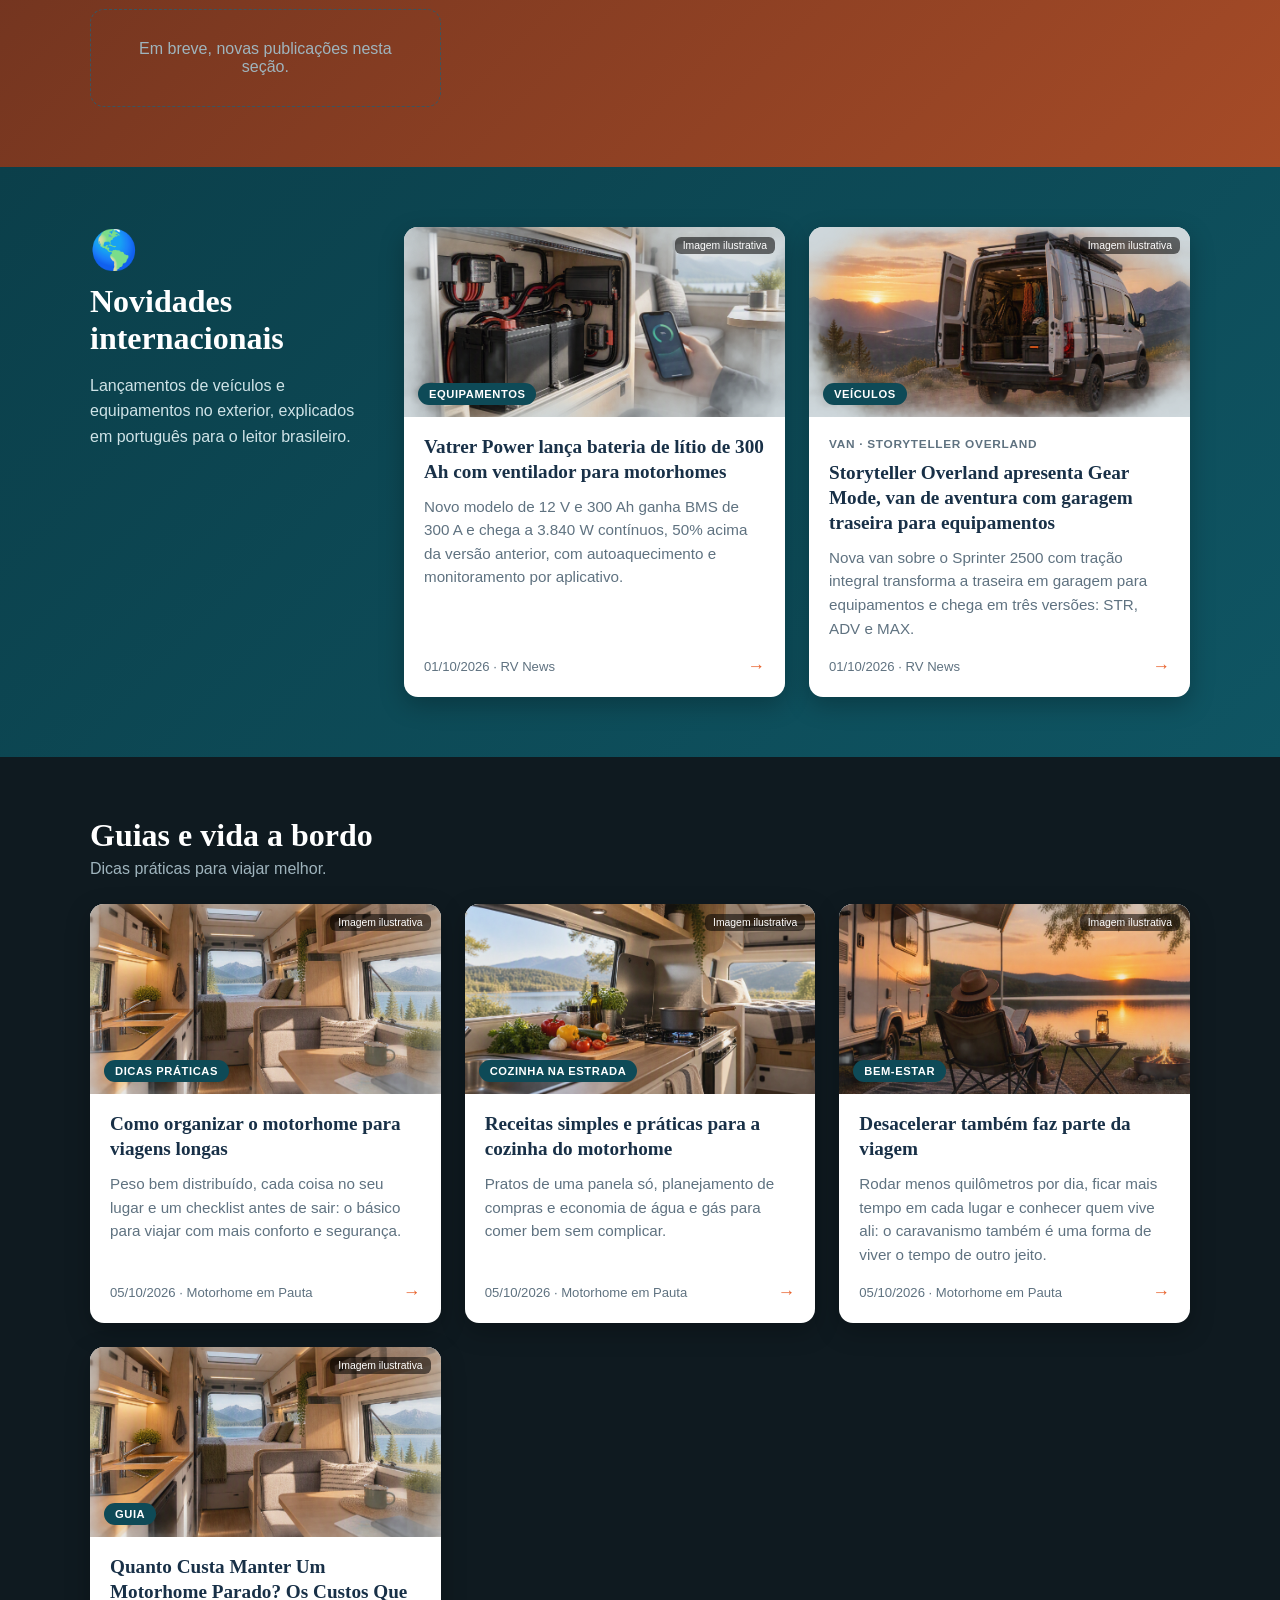
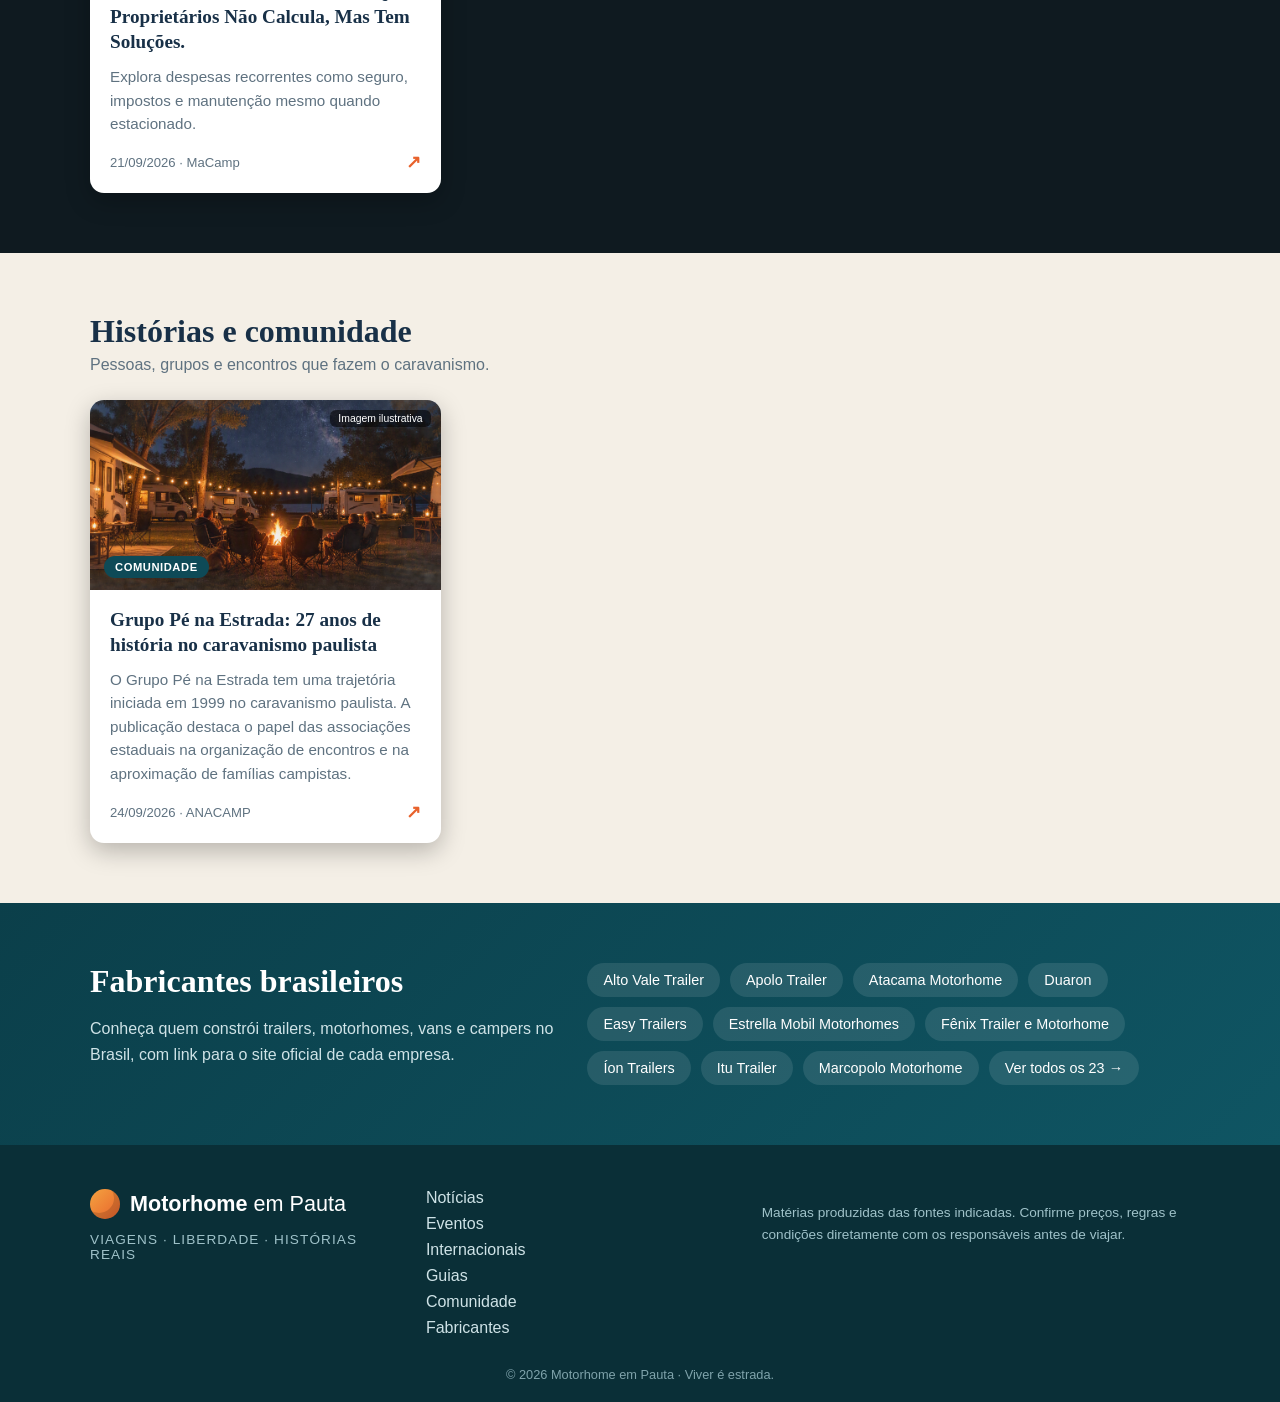
==== commit 2d67051a: "Update index.html" ====
--- a/index.html
+++ b/index.html
@@ -98,7 +98,7 @@
       <p class="lema">Viagens · Liberdade · Histórias reais</p>
     </div>
     <nav id="menu-rodape" class="menu-rodape" aria-label="Rodapé"></nav>
-    <p class="aviso">Matérias produzidas com apoio de IA a partir das fontes indicadas. Confirme preços, regras e condições diretamente com os responsáveis antes de viajar.</p>
+    <p class="aviso">Matérias produzidas das fontes indicadas. Confirme preços, regras e condições diretamente com os responsáveis antes de viajar.</p>
   </div>
   <p class="copy">© 2026 Motorhome em Pauta · Viver é estrada.</p>
 </footer>
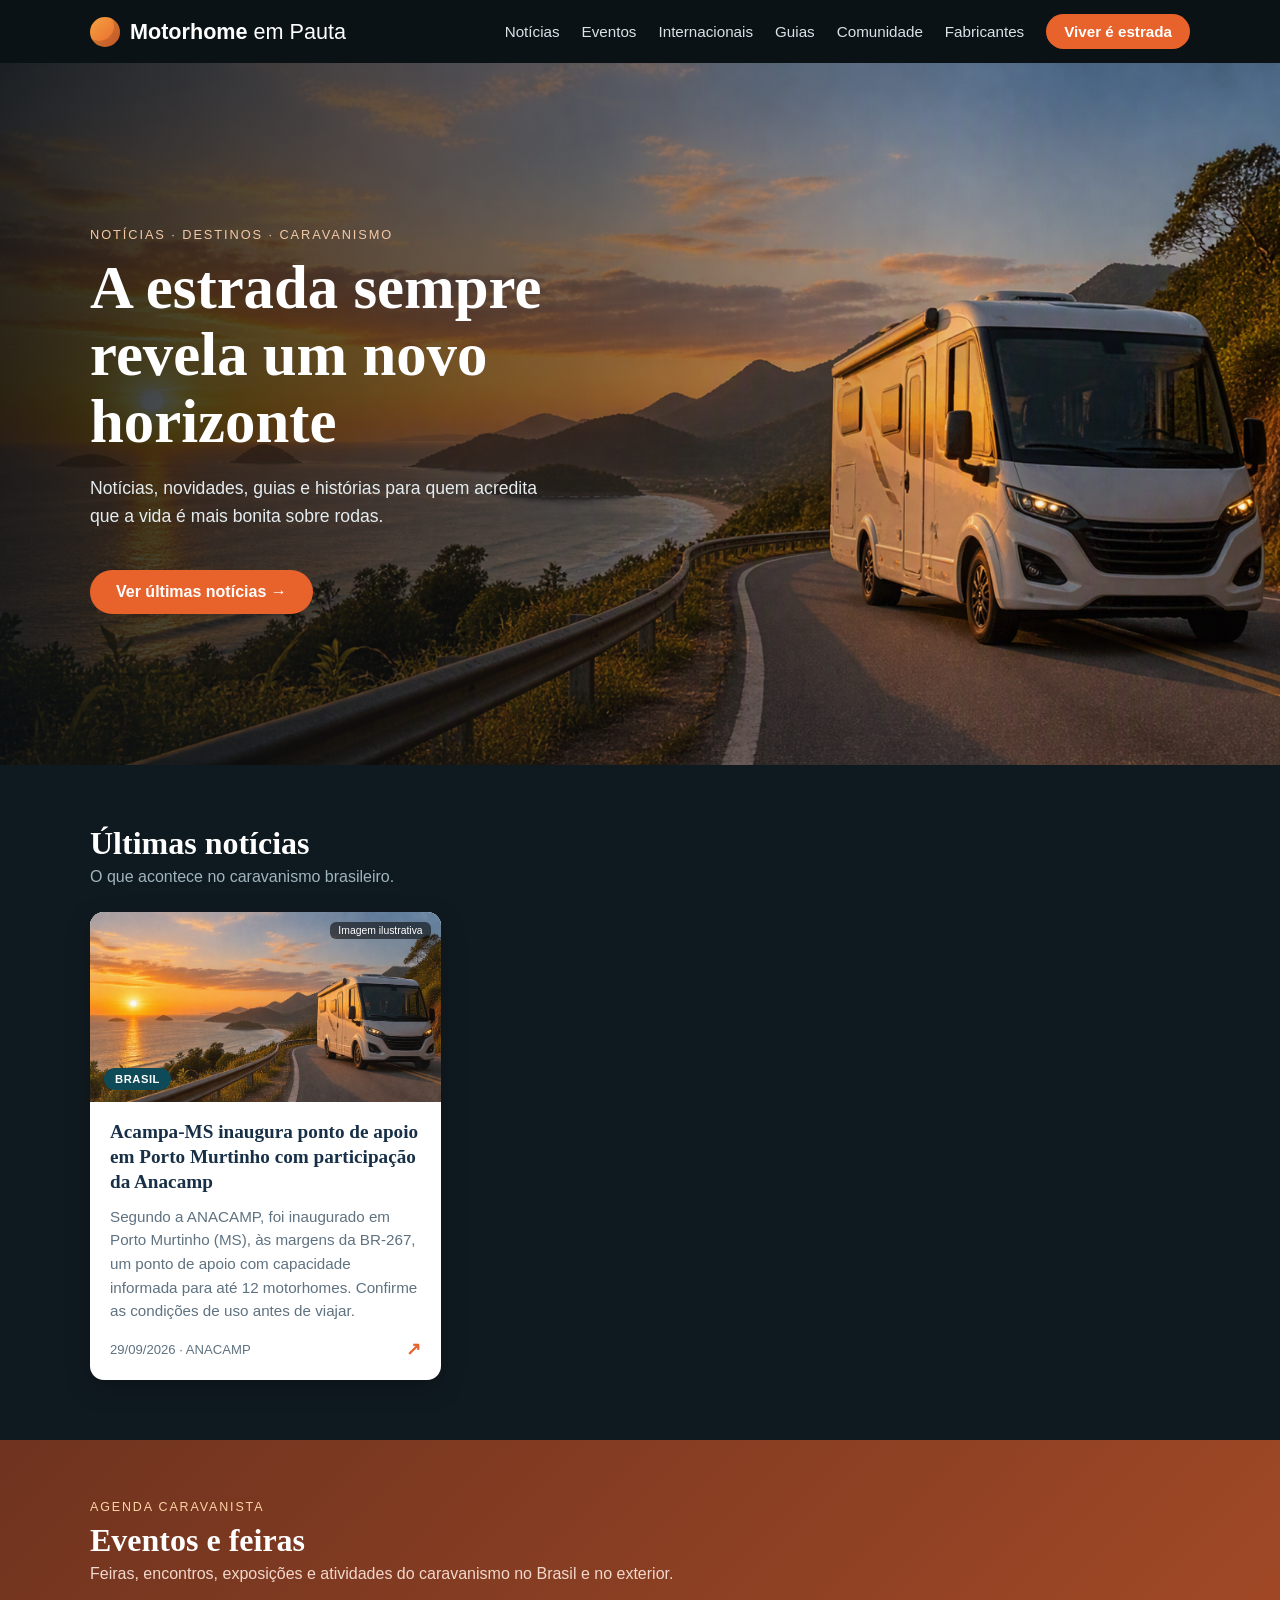
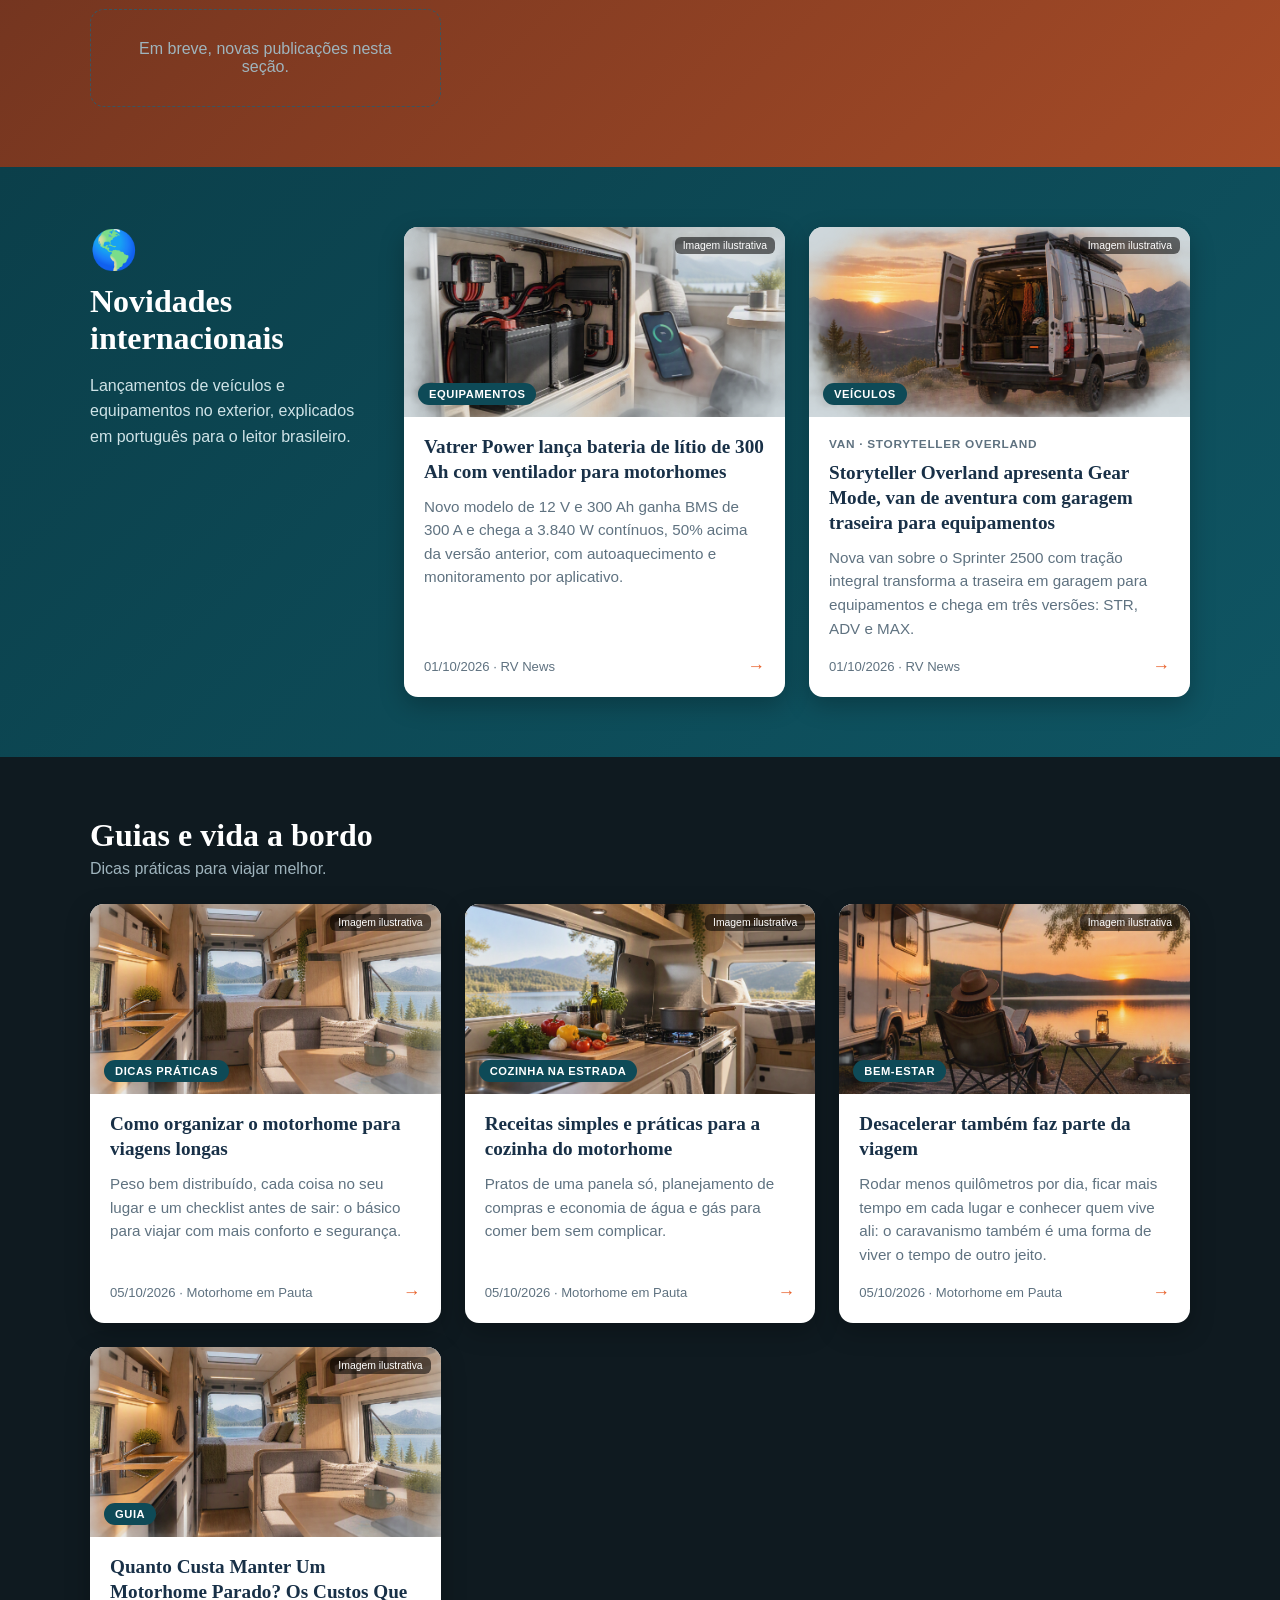
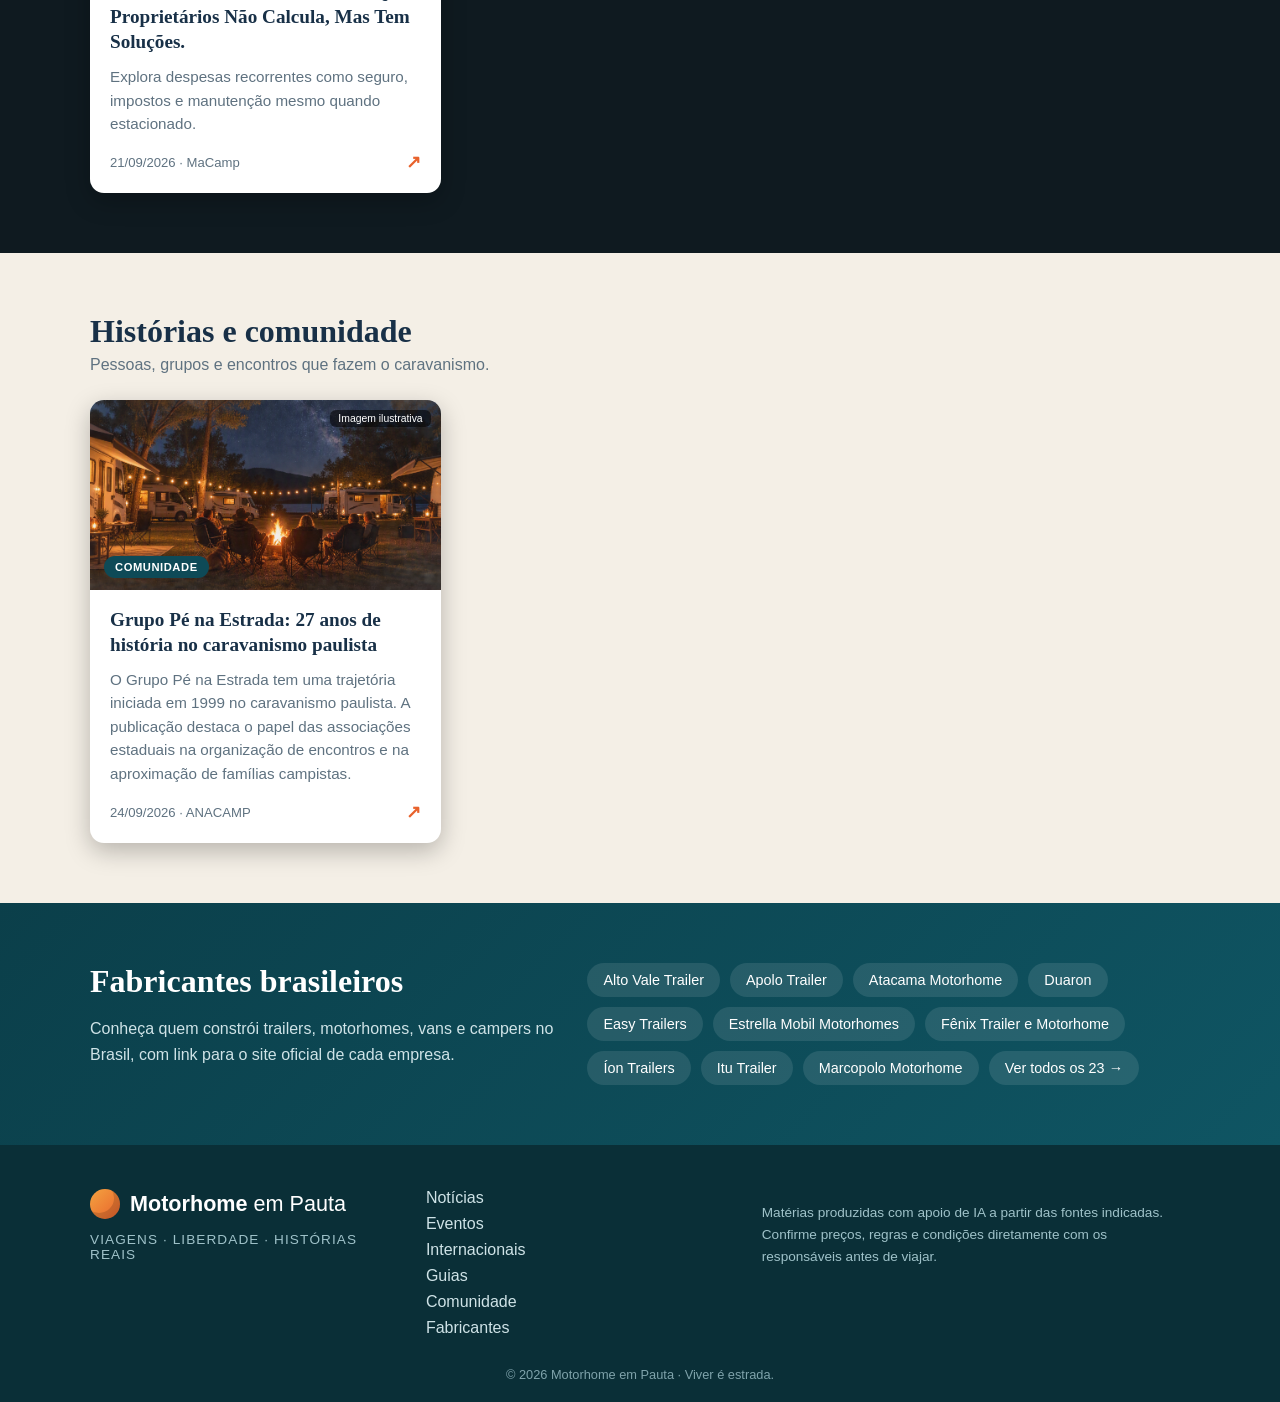
==== commit 7f765434: "Add files via upload" ====
--- a/index.html
+++ b/index.html
@@ -98,7 +98,7 @@
       <p class="lema">Viagens · Liberdade · Histórias reais</p>
     </div>
     <nav id="menu-rodape" class="menu-rodape" aria-label="Rodapé"></nav>
-    <p class="aviso">Matérias produzidas das fontes indicadas. Confirme preços, regras e condições diretamente com os responsáveis antes de viajar.</p>
+    <p class="aviso">Matérias produzidas com apoio de IA a partir das fontes indicadas. Confirme preços, regras e condições diretamente com os responsáveis antes de viajar.</p>
   </div>
   <p class="copy">© 2026 Motorhome em Pauta · Viver é estrada.</p>
 </footer>
